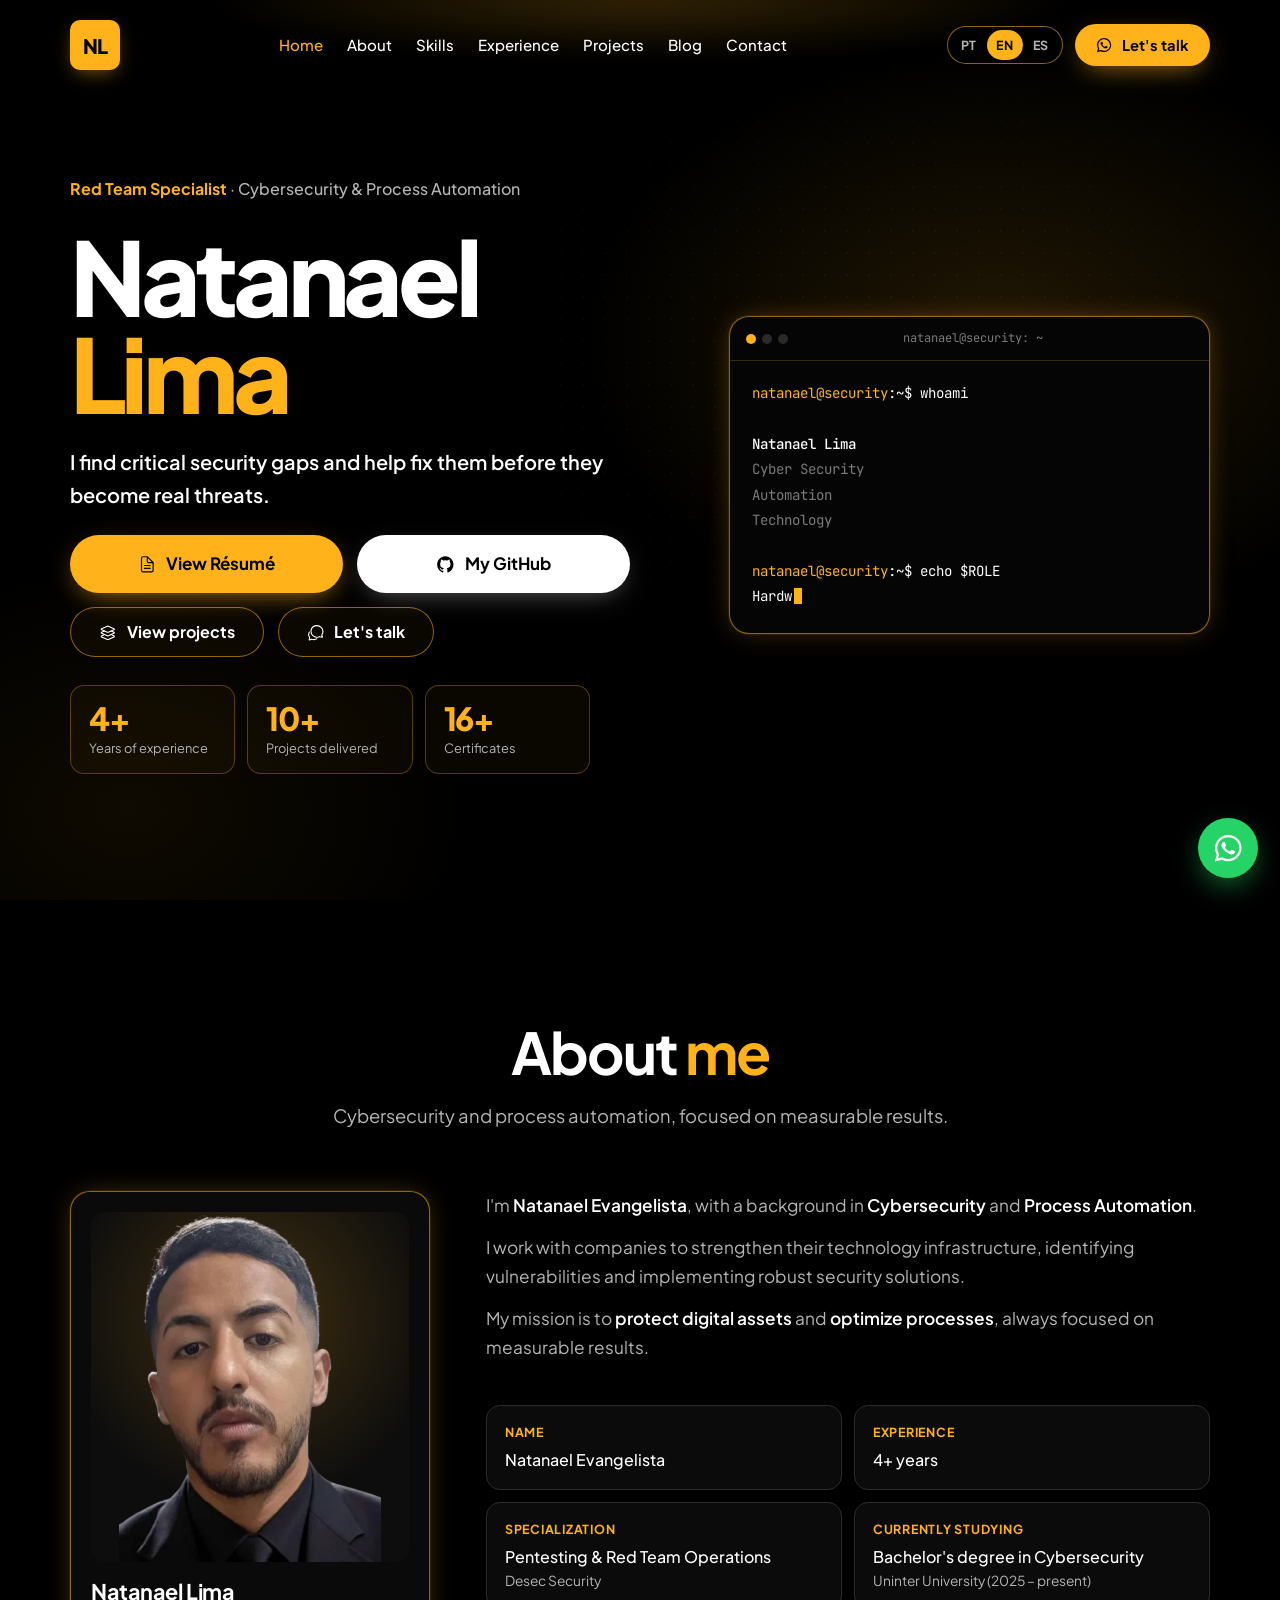
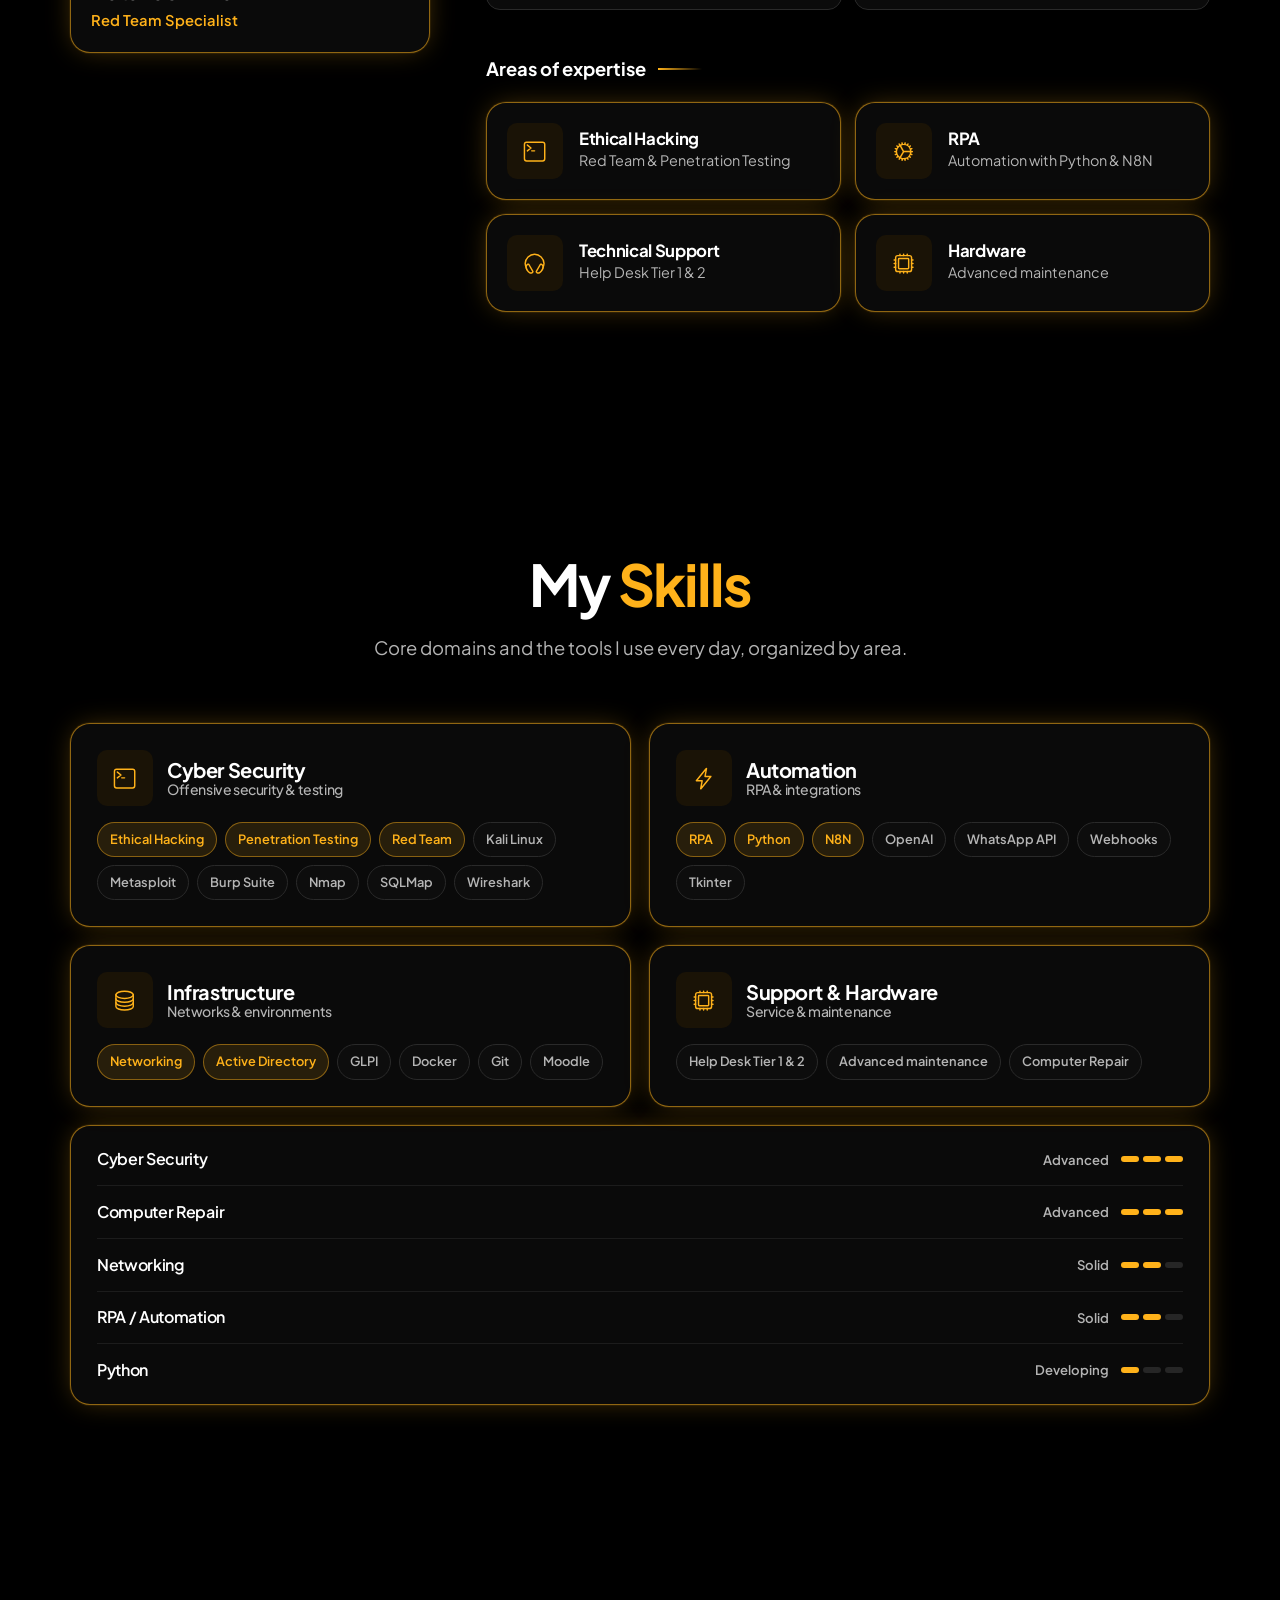
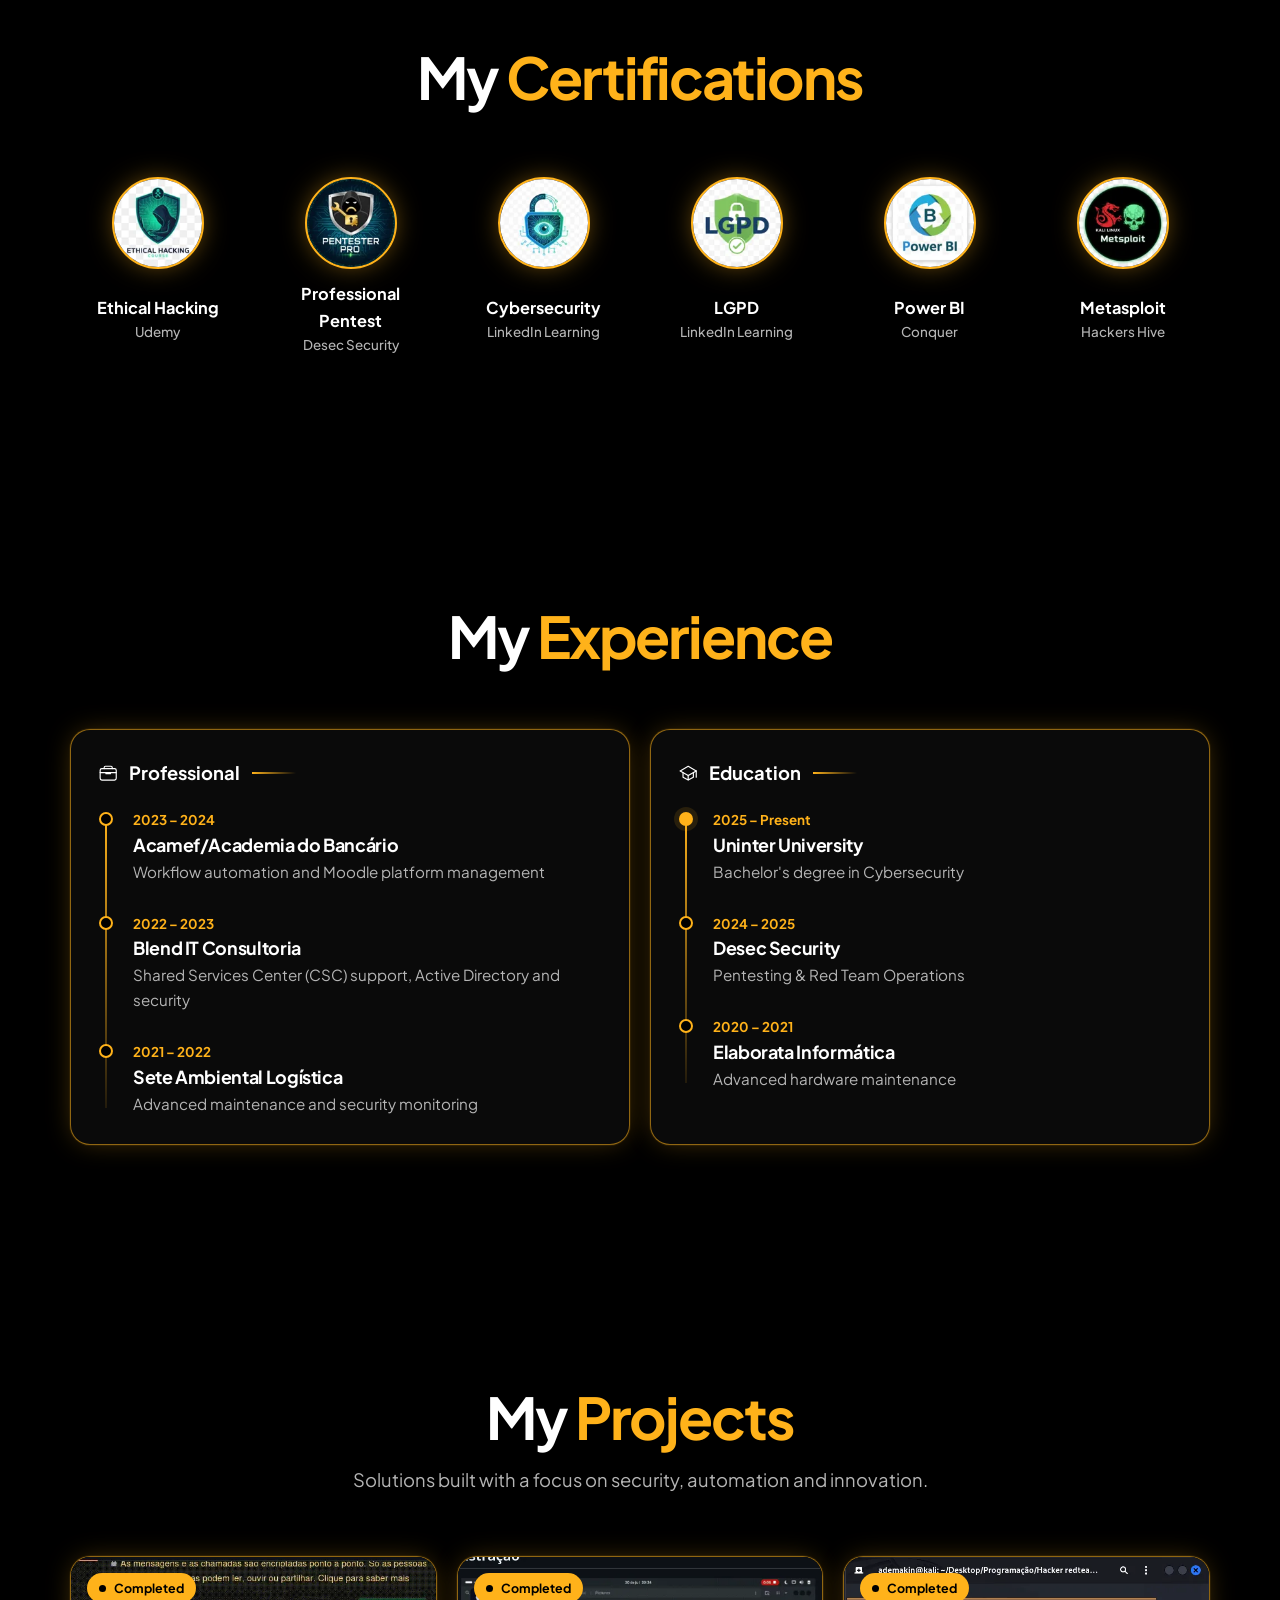
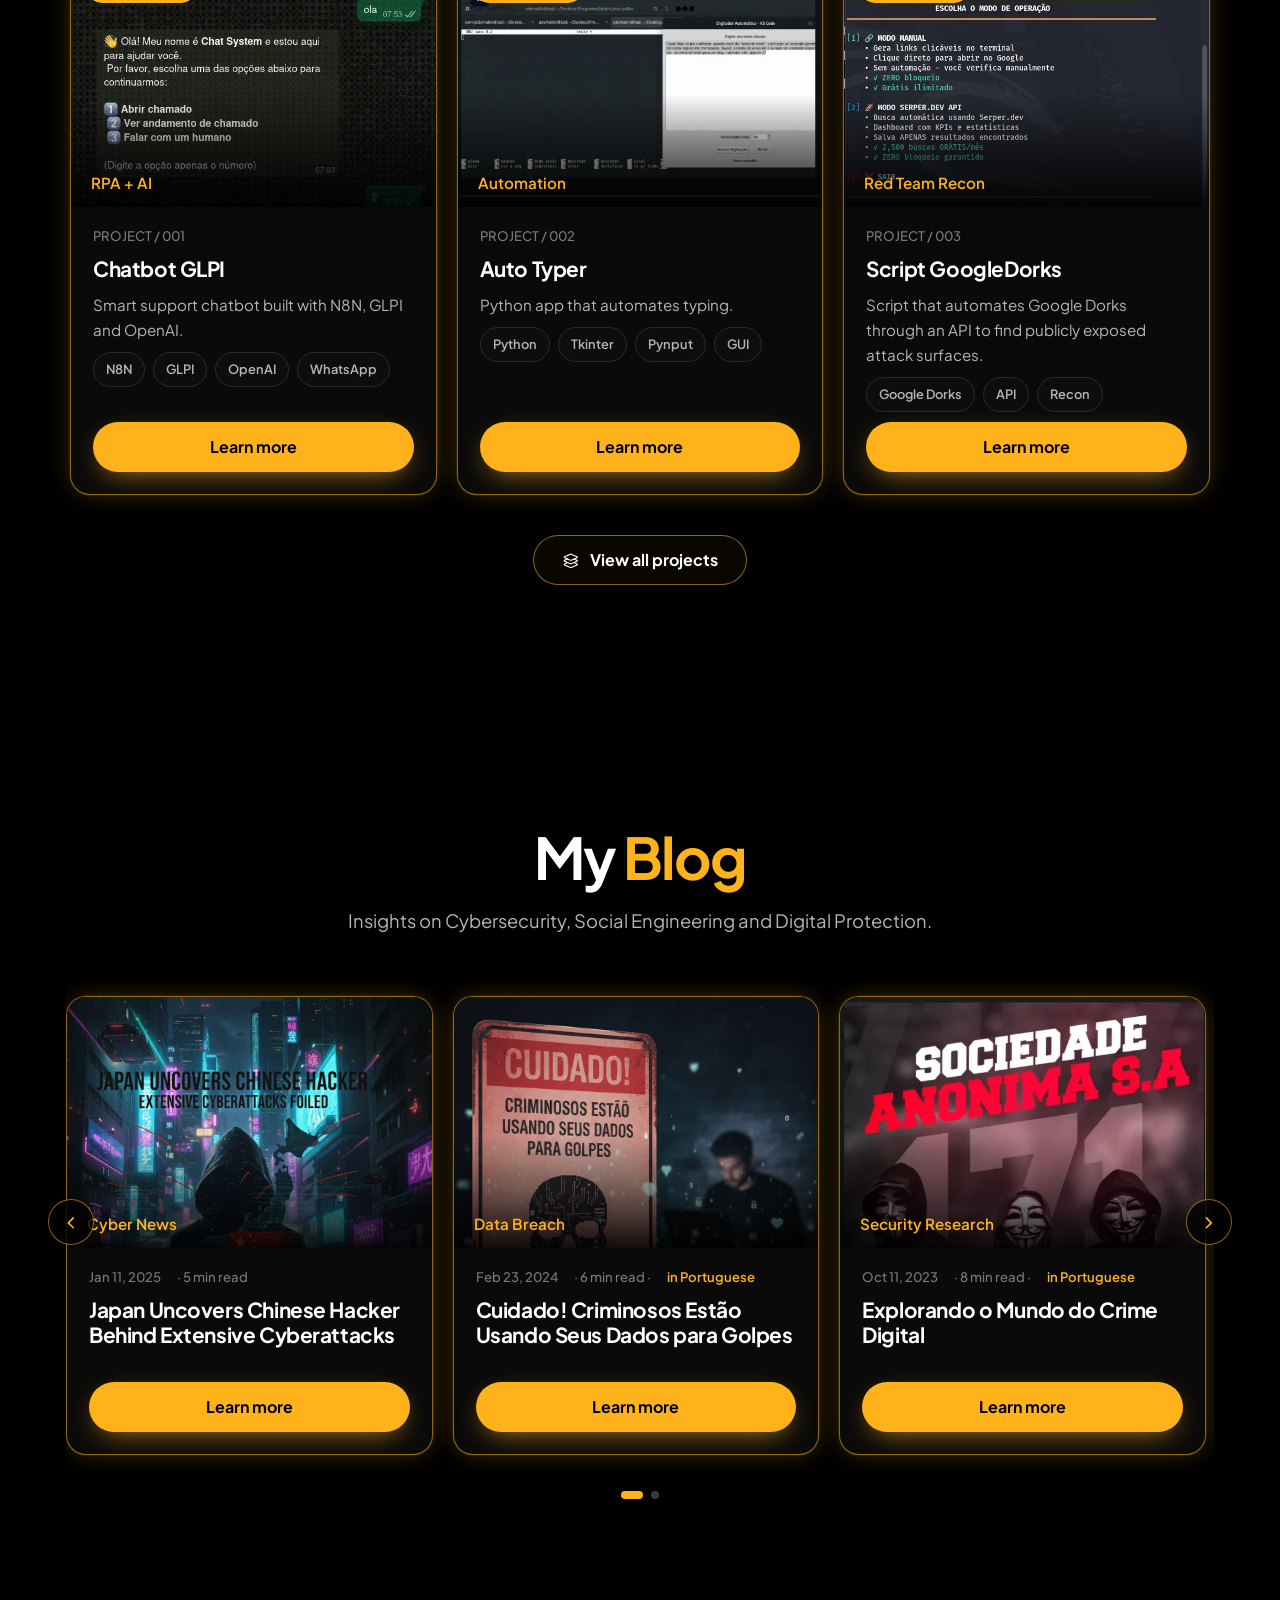
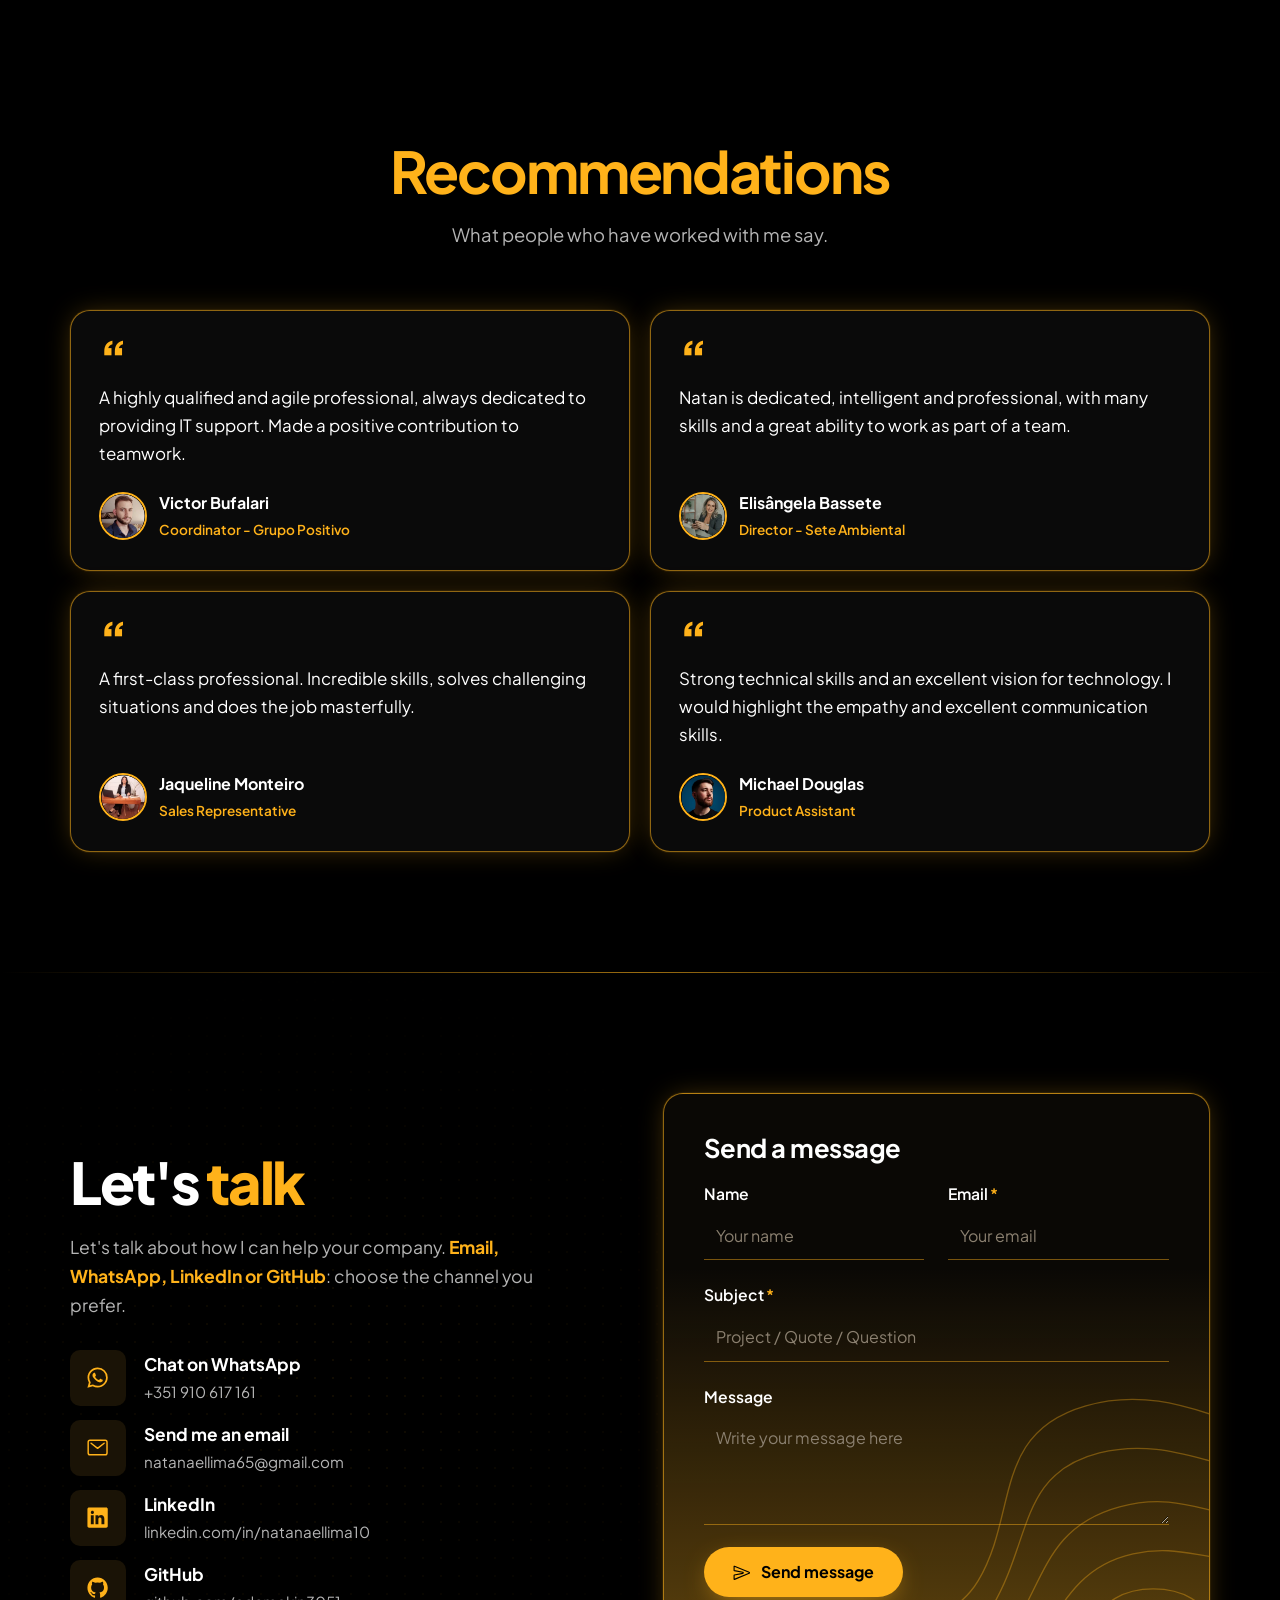
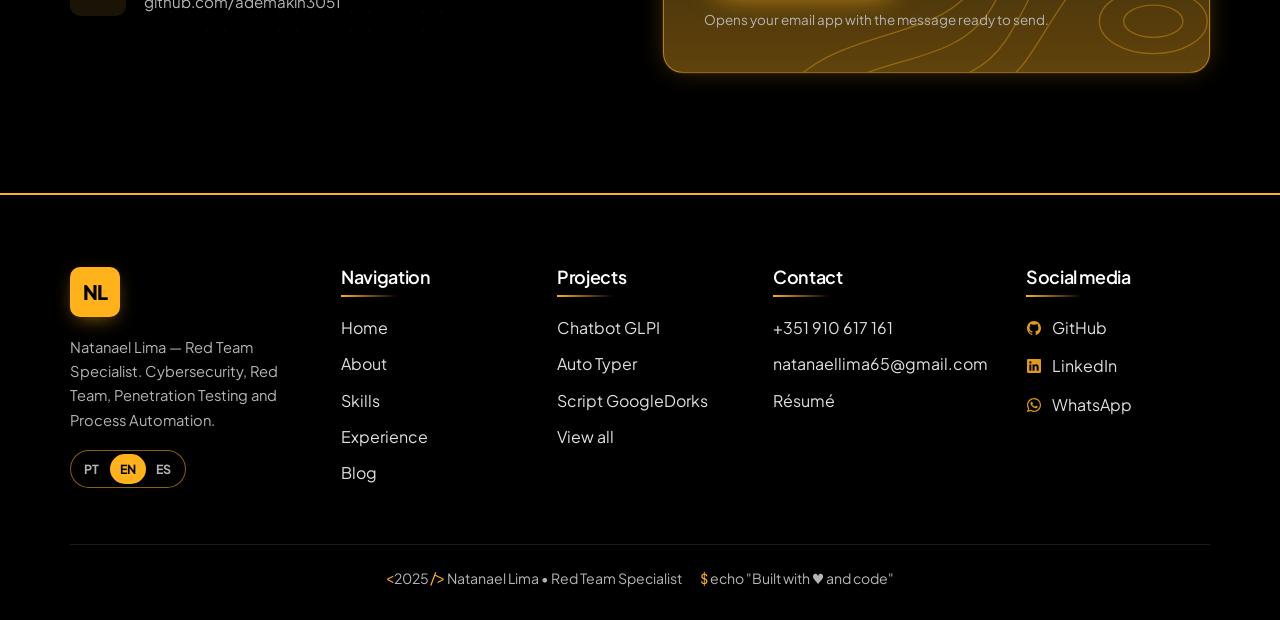
==== en/index.html @ 622a93d4 "Add English and Spanish versions and polish Portuguese copy - Portuguese stays at the root; English " ====
<!DOCTYPE html>
<html lang="en">
<head>
  <meta charset="UTF-8">
  <meta name="viewport" content="width=device-width, initial-scale=1, viewport-fit=cover">
  <title>Natanael Lima Portfolio | Red Team Specialist</title>
  <meta name="description" content="Specialist in Cybersecurity, Red Team, Penetration Testing and Process Automation. Turning security into a competitive advantage.">
  <meta name="author" content="Natanael Lima">
  <meta name="keywords" content="cybersecurity, red team, penetration testing, ethical hacker, RPA, automation">
  <meta name="theme-color" content="#000000">
  <link rel="canonical" href="https://natanaellima.blog/en/">
  <link rel="alternate" hreflang="pt-BR" href="https://natanaellima.blog/">
  <link rel="alternate" hreflang="en" href="https://natanaellima.blog/en/">
  <link rel="alternate" hreflang="es" href="https://natanaellima.blog/es/">
  <link rel="alternate" hreflang="x-default" href="https://natanaellima.blog/">
  <meta property="og:type" content="website">
  <meta property="og:site_name" content="Natanael Lima">
  <meta property="og:locale" content="en_US">
  <meta property="og:locale:alternate" content="pt_BR">
  <meta property="og:locale:alternate" content="es_ES">
  <meta property="og:title" content="Natanael Lima Portfolio | Red Team Specialist">
  <meta property="og:description" content="Specialist in Cybersecurity, Red Team, Penetration Testing and Process Automation. Turning security into a competitive advantage.">
  <meta property="og:url" content="https://natanaellima.blog/en/">
  <meta property="og:image" content="https://natanaellima.blog/img/my-avatar.png">
  <meta name="twitter:card" content="summary">
  <link rel="icon" href="../favicon.svg" type="image/svg+xml">
  <link rel="preconnect" href="https://fonts.googleapis.com">
  <link rel="preconnect" href="https://fonts.gstatic.com" crossorigin>
  <link href="https://fonts.googleapis.com/css2?family=Plus+Jakarta+Sans:wght@400;500;600;700;800&family=JetBrains+Mono:wght@400;500&display=swap" rel="stylesheet">
  <link rel="stylesheet" href="../css/style.css">
  <script>document.documentElement.classList.add('js')</script>
  <script type="application/ld+json">
  {"@context":"https://schema.org","@type":"Person","name":"Natanael Lima","jobTitle":"Red Team Specialist","url":"https://natanaellima.blog/","image":"https://natanaellima.blog/img/my-avatar.png","email":"mailto:natanaellima65@gmail.com","sameAs":["https://github.com/ademakin3051","https://www.linkedin.com/in/natanaellima10"],"knowsAbout":["Cybersecurity","Red Team","Penetration Testing","Ethical Hacking","RPA","Automação de Processos"]}
  </script>
</head>
<body>
<svg xmlns="http://www.w3.org/2000/svg" style="display:none" aria-hidden="true"><symbol id="i-github" viewBox="0 0 512 512"><path d="M256 32C132.3 32 32 134.9 32 261.7c0 101.5 64.2 187.5 153.2 217.9a17.56 17.56 0 003.8.4c8.3 0 11.5-6.1 11.5-11.4 0-5.5-.2-19.9-.3-39.1a102.4 102.4 0 01-22.6 2.7c-43.1 0-52.9-33.5-52.9-33.5-10.2-26.5-24.9-33.6-24.9-33.6-19.5-13.7-.1-14.1 1.4-14.1h.1c22.5 2 34.3 23.8 34.3 23.8 11.2 19.6 26.2 25.1 39.6 25.1a63 63 0 0025.6-6c2-14.8 7.8-24.9 14.2-30.7-49.7-5.8-102-25.5-102-113.5 0-25.1 8.7-45.6 23-61.6-2.3-5.8-10-29.2 2.2-60.8a18.64 18.64 0 015-.5c8.1 0 26.4 3.1 56.6 24.1a208.21 208.21 0 01112.2 0c30.2-21 48.5-24.1 56.6-24.1a18.64 18.64 0 015 .5c12.2 31.6 4.5 55 2.2 60.8 14.3 16.1 23 36.6 23 61.6 0 88.2-52.4 107.6-102.3 113.3 8 7.1 15.2 21.1 15.2 42.5 0 30.7-.3 55.5-.3 63 0 5.4 3.1 11.5 11.4 11.5a19.35 19.35 0 004-.4C415.9 449.2 480 363.1 480 261.7 480 134.9 379.7 32 256 32z"/></symbol><symbol id="i-linkedin" viewBox="0 0 512 512"><path d="M444.17 32H70.28C49.85 32 32 46.7 32 66.89v374.72C32 461.91 49.85 480 70.28 480h373.78c20.54 0 35.94-18.21 35.94-38.39V66.89C480.12 46.7 464.6 32 444.17 32zm-273.3 373.43h-64.18V205.88h64.18zM141 175.54h-.46c-20.54 0-33.84-15.29-33.84-34.43 0-19.49 13.65-34.42 34.65-34.42s33.85 14.82 34.31 34.42c-.01 19.14-13.31 34.43-34.66 34.43zm264.43 229.89h-64.18V296.32c0-26.14-9.34-44-32.56-44-17.74 0-28.24 12-32.91 23.69-1.75 4.2-2.22 9.92-2.22 15.76v113.66h-64.18V205.88h64.18v27.77c9.34-13.3 23.93-32.44 57.88-32.44 42.13 0 74 27.77 74 87.64z"/></symbol><symbol id="i-whatsapp" viewBox="0 0 512 512"><path d="M414.73 97.1A222.14 222.14 0 00256.94 32C134 32 33.92 131.58 33.87 254a220.61 220.61 0 0029.78 111L32 480l118.25-30.87a223.63 223.63 0 00106.6 27h.09c122.93 0 223-99.59 223.06-222A220.18 220.18 0 00414.73 97.1zM256.94 438.66h-.08a185.75 185.75 0 01-94.36-25.72l-6.77-4-70.17 18.32 18.73-68.09-4.41-7A183.46 183.46 0 0171.53 254c0-101.73 83.21-184.5 185.48-184.5a185 185 0 01185.33 184.64c-.04 101.74-83.21 184.52-185.4 184.52zm101.69-138.19c-5.57-2.78-33-16.2-38.08-18.05s-8.83-2.78-12.54 2.78-14.4 18-17.65 21.75-6.5 4.16-12.07 1.38-23.54-8.63-44.83-27.53c-16.57-14.71-27.75-32.87-31-38.42s-.35-8.56 2.44-11.32c2.51-2.49 5.57-6.48 8.36-9.72s3.72-5.56 5.57-9.26.93-6.94-.46-9.71-12.54-30.08-17.18-41.19c-4.53-10.82-9.12-9.35-12.54-9.52-3.25-.16-7-.2-10.69-.2a20.53 20.53 0 00-14.86 6.94c-5.11 5.56-19.51 19-19.51 46.28s20 53.68 22.76 57.38 39.3 59.73 95.21 83.76a323.11 323.11 0 0031.78 11.68c13.35 4.22 25.5 3.63 35.1 2.2 10.71-1.59 33-13.42 37.63-26.38s4.64-24.06 3.25-26.37-5.11-3.71-10.69-6.48z" fill-rule="evenodd"/></symbol><symbol id="i-mail" viewBox="0 0 512 512"><rect x="48" y="96" width="416" height="320" rx="40" ry="40" fill="none" stroke="currentColor" stroke-linecap="round" stroke-linejoin="round" stroke-width="32"/><path fill="none" stroke="currentColor" stroke-linecap="round" stroke-linejoin="round" stroke-width="32" d="M112 160l144 112 144-112"/></symbol><symbol id="i-menu" viewBox="0 0 512 512"><path fill="none" stroke="currentColor" stroke-linecap="round" stroke-miterlimit="10" stroke-width="32" d="M80 160h352M80 256h352M80 352h352"/></symbol><symbol id="i-close" viewBox="0 0 512 512"><path fill="none" stroke="currentColor" stroke-linecap="round" stroke-linejoin="round" stroke-width="32" d="M368 368L144 144M368 144L144 368"/></symbol><symbol id="i-arrow" viewBox="0 0 512 512"><path fill="none" stroke="currentColor" stroke-linecap="round" stroke-linejoin="round" stroke-width="48" d="M268 112l144 144-144 144M392 256H100"/></symbol><symbol id="i-open" viewBox="0 0 512 512"><path d="M384 224v184a40 40 0 01-40 40H104a40 40 0 01-40-40V168a40 40 0 0140-40h167.48M336 64h112v112M224 288L440 72" fill="none" stroke="currentColor" stroke-linecap="round" stroke-linejoin="round" stroke-width="32"/></symbol><symbol id="i-play" viewBox="0 0 512 512"><path d="M448 256c0-106-86-192-192-192S64 150 64 256s86 192 192 192 192-86 192-192z" fill="none" stroke="currentColor" stroke-miterlimit="10" stroke-width="32"/><path d="M216.32 334.44l114.45-69.14a10.89 10.89 0 000-18.6l-114.45-69.14a10.78 10.78 0 00-16.32 9.31v138.26a10.78 10.78 0 0016.32 9.31z"/></symbol><symbol id="i-doc" viewBox="0 0 512 512"><path d="M416 221.25V416a48 48 0 01-48 48H144a48 48 0 01-48-48V96a48 48 0 0148-48h98.75a32 32 0 0122.62 9.37l141.26 141.26a32 32 0 019.37 22.62z" fill="none" stroke="currentColor" stroke-linejoin="round" stroke-width="32"/><path d="M256 56v120a32 32 0 0032 32h120M176 288h160M176 368h160" fill="none" stroke="currentColor" stroke-linecap="round" stroke-linejoin="round" stroke-width="32"/></symbol><symbol id="i-shield" viewBox="0 0 512 512"><path fill="none" stroke="currentColor" stroke-linecap="round" stroke-linejoin="round" stroke-width="32" d="M336 176L225.2 304 176 255.8"/><path d="M463.1 112.37C373.68 96.33 336.71 84.45 256 48c-80.71 36.45-117.68 48.33-207.1 64.37C32.7 369.13 240.58 457.79 256 464c15.42-6.21 223.3-94.87 207.1-351.63z" fill="none" stroke="currentColor" stroke-linecap="round" stroke-linejoin="round" stroke-width="32"/></symbol><symbol id="i-shieldhalf" viewBox="0 0 512 512"><path d="M463.1 112.37C373.68 96.33 336.71 84.45 256 48c-80.71 36.45-117.68 48.33-207.1 64.37C32.7 369.13 240.58 457.79 256 464c15.42-6.21 223.3-94.87 207.1-351.63z" fill="none" stroke="currentColor" stroke-linecap="round" stroke-linejoin="round" stroke-width="32"/><path d="M256 48c-80.71 36.45-117.68 48.33-207.1 64.37C32.7 369.13 240.58 457.79 256 464z"/></symbol><symbol id="i-bug" viewBox="0 0 512 512"><path d="M370 378c28.89 23.52 46 46.07 46 86M142 378c-28.89 23.52-46 46.06-46 86M384 208c28.89-23.52 32-56.07 32-96M128 206c-28.89-23.52-32-54.06-32-94M464 288.13h-80M128 288.13H48M256 192v256" fill="none" stroke="currentColor" stroke-linecap="round" stroke-linejoin="round" stroke-width="32"/><path d="M256 448h0c-70.4 0-128-57.6-128-128v-96.07c0-65.07 57.6-96 128-96h0c70.4 0 128 25.6 128 96V320c0 70.4-57.6 128-128 128z" fill="none" stroke="currentColor" stroke-linecap="round" stroke-linejoin="round" stroke-width="32"/><path d="M179.43 143.52a49.08 49.08 0 01-3.43-15.73A80 80 0 01255.79 48h.42A80 80 0 01336 127.79a41.91 41.91 0 01-3.12 14.3" fill="none" stroke="currentColor" stroke-linecap="round" stroke-linejoin="round" stroke-width="32"/></symbol><symbol id="i-wifi" viewBox="0 0 512 512"><path d="M332.41 310.59a115 115 0 00-152.8 0M393.46 249.54a201.26 201.26 0 00-274.92 0M447.72 182.11a288 288 0 00-383.44 0" fill="none" stroke="currentColor" stroke-linecap="round" stroke-linejoin="round" stroke-width="32"/><path d="M256 416a32 32 0 1132-32 32 32 0 01-32 32z"/></symbol><symbol id="i-fish" viewBox="0 0 512 512"><path fill="none" stroke="currentColor" stroke-width="32" stroke-linejoin="round" d="M240 152c-50.71 12.21-94.15 52.31-120.3 73.43a261.14 261.14 0 00-23.81-19.58C59.53 179.29 16 176 16 176s11.37 51.53 41.36 79.83C27.37 284.14 16 335.67 16 335.67s43.53-3.29 79.89-29.85a259.18 259.18 0 0023.61-19.41c26.1 21.14 69.74 61.34 120.5 73.59l-16 56c39.43-6.67 78.86-35.51 94.72-48.25C448 362 496 279 496 256c0-22-48-106-176.89-111.73C303.52 131.78 263.76 102.72 224 96z"/><circle cx="416" cy="239.99" r="16"/><path fill="none" stroke="currentColor" stroke-width="32" stroke-linecap="round" stroke-miterlimit="20" d="M378.37 356a199.22 199.22 0 010-200"/></symbol><symbol id="i-chat" viewBox="0 0 512 512"><path d="M431 320.6c-1-3.6 1.2-8.6 3.3-12.2a33.68 33.68 0 012.1-3.1A162 162 0 00464 215c.3-92.2-77.5-167-173.7-167-83.9 0-153.9 57.1-170.3 132.9a160.7 160.7 0 00-3.7 34.2c0 92.3 74.8 169.1 171 169.1 15.3 0 35.9-4.6 47.2-7.7s22.5-7.2 25.4-8.3a26.44 26.44 0 019.3-1.7 26 26 0 0110.1 2l56.7 20.1a13.52 13.52 0 003.9 1 8 8 0 008-8 12.85 12.85 0 00-.5-2.7z" fill="none" stroke="currentColor" stroke-linecap="round" stroke-miterlimit="10" stroke-width="32"/><path d="M66.46 232a146.23 146.23 0 006.39 152.67c2.31 3.49 3.61 6.19 3.21 8s-11.93 61.87-11.93 61.87a8 8 0 002.71 7.68A8.17 8.17 0 0072 464a7.26 7.26 0 002.91-.6l56.21-22a15.7 15.7 0 0112 .2c18.94 7.38 39.88 12 60.83 12A159.21 159.21 0 00284 432.11" fill="none" stroke="currentColor" stroke-linecap="round" stroke-miterlimit="10" stroke-width="32"/></symbol><symbol id="i-create" viewBox="0 0 512 512"><path d="M384 224v184a40 40 0 01-40 40H104a40 40 0 01-40-40V168a40 40 0 0140-40h167.48" fill="none" stroke="currentColor" stroke-linecap="round" stroke-linejoin="round" stroke-width="32"/><path d="M459.94 53.25a16.06 16.06 0 00-23.22-.56L424.35 65a8 8 0 000 11.31l11.34 11.32a8 8 0 0011.34 0l12.06-12c6.1-6.09 6.67-16.01.85-22.38zM399.34 90L218.82 270.2a9 9 0 00-2.31 3.93L208.16 299a3.91 3.91 0 004.86 4.86l24.85-8.35a9 9 0 003.93-2.31L422 112.66a9 9 0 000-12.66l-9.95-10a9 9 0 00-12.71 0z"/></symbol><symbol id="i-calendar" viewBox="0 0 512 512"><rect fill="none" stroke="currentColor" stroke-linejoin="round" stroke-width="32" x="48" y="80" width="416" height="384" rx="48"/><circle cx="296" cy="232" r="24"/><circle cx="376" cy="232" r="24"/><circle cx="296" cy="312" r="24"/><circle cx="376" cy="312" r="24"/><circle cx="136" cy="312" r="24"/><circle cx="216" cy="312" r="24"/><circle cx="136" cy="392" r="24"/><circle cx="216" cy="392" r="24"/><circle cx="296" cy="392" r="24"/><path fill="none" stroke="currentColor" stroke-linejoin="round" stroke-width="32" stroke-linecap="round" d="M128 48v32M384 48v32"/><path fill="none" stroke="currentColor" stroke-linejoin="round" stroke-width="32" d="M464 160H48"/></symbol><symbol id="i-time" viewBox="0 0 512 512"><path d="M256 64C150 64 64 150 64 256s86 192 192 192 192-86 192-192S362 64 256 64z" fill="none" stroke="currentColor" stroke-miterlimit="10" stroke-width="32"/><path fill="none" stroke="currentColor" stroke-linecap="round" stroke-linejoin="round" stroke-width="32" d="M256 128v144h96"/></symbol><symbol id="i-cog" viewBox="0 0 512 512"><path d="M456.7 242.27l-26.08-4.2a8 8 0 01-6.6-6.82c-.5-3.2-1-6.41-1.7-9.51a8.08 8.08 0 013.9-8.62l23.09-12.82a8.05 8.05 0 003.9-9.92l-4-11a7.94 7.94 0 00-9.4-5l-25.89 5a8 8 0 01-8.59-4.11q-2.25-4.2-4.8-8.41a8.16 8.16 0 01.7-9.52l17.29-19.94a8 8 0 00.3-10.62l-7.49-9a7.88 7.88 0 00-10.5-1.51l-22.69 13.63a8 8 0 01-9.39-.9c-2.4-2.11-4.9-4.21-7.4-6.22a8 8 0 01-2.5-9.11l9.4-24.75A8 8 0 00365 78.77l-10.2-5.91a8 8 0 00-10.39 2.21l-16.64 20.84a7.15 7.15 0 01-8.5 2.5s-5.6-2.3-9.8-3.71A8 8 0 01304 87l.4-26.45a8.07 8.07 0 00-6.6-8.42l-11.59-2a8.07 8.07 0 00-9.1 5.61l-8.6 25.05a8 8 0 01-7.79 5.41h-9.8a8.07 8.07 0 01-7.79-5.41l-8.6-25.05a8.07 8.07 0 00-9.1-5.61l-11.59 2a8.07 8.07 0 00-6.6 8.42l.4 26.45a8 8 0 01-5.49 7.71c-2.3.9-7.3 2.81-9.7 3.71-2.8 1-6.1.2-8.8-2.91l-16.51-20.34A8 8 0 00156.75 73l-10.2 5.91a7.94 7.94 0 00-3.3 10.09l9.4 24.75a8.06 8.06 0 01-2.5 9.11c-2.5 2-5 4.11-7.4 6.22a8 8 0 01-9.39.9L111 116.14a8 8 0 00-10.5 1.51l-7.49 9a8 8 0 00.3 10.62l17.29 19.94a8 8 0 01.7 9.52q-2.55 4-4.8 8.41a8.11 8.11 0 01-8.59 4.11l-25.89-5a8 8 0 00-9.4 5l-4 11a8.05 8.05 0 003.9 9.92L85.58 213a7.94 7.94 0 013.9 8.62c-.6 3.2-1.2 6.31-1.7 9.51a8.08 8.08 0 01-6.6 6.82l-26.08 4.2a8.09 8.09 0 00-7.1 7.92v11.72a7.86 7.86 0 007.1 7.92l26.08 4.2a8 8 0 016.6 6.82c.5 3.2 1 6.41 1.7 9.51a8.08 8.08 0 01-3.9 8.62L62.49 311.7a8.05 8.05 0 00-3.9 9.92l4 11a7.94 7.94 0 009.4 5l25.89-5a8 8 0 018.59 4.11q2.25 4.2 4.8 8.41a8.16 8.16 0 01-.7 9.52l-17.29 19.96a8 8 0 00-.3 10.62l7.49 9a7.88 7.88 0 0010.5 1.51l22.69-13.63a8 8 0 019.39.9c2.4 2.11 4.9 4.21 7.4 6.22a8 8 0 012.5 9.11l-9.4 24.75a8 8 0 003.3 10.12l10.2 5.91a8 8 0 0010.39-2.21l16.79-20.64c2.1-2.6 5.5-3.7 8.2-2.6 3.4 1.4 5.7 2.2 9.9 3.61a8 8 0 015.49 7.71l-.4 26.45a8.07 8.07 0 006.6 8.42l11.59 2a8.07 8.07 0 009.1-5.61l8.6-25a8 8 0 017.79-5.41h9.8a8.07 8.07 0 017.79 5.41l8.6 25a8.07 8.07 0 009.1 5.61l11.59-2a8.07 8.07 0 006.6-8.42l-.4-26.45a8 8 0 015.49-7.71c4.2-1.41 7-2.51 9.6-3.51s5.8-1 8.3 2.1l17 20.94A8 8 0 00355 439l10.2-5.91a7.93 7.93 0 003.3-10.12l-9.4-24.75a8.08 8.08 0 012.5-9.12c2.5-2 5-4.1 7.4-6.21a8 8 0 019.39-.9L401 395.66a8 8 0 0010.5-1.51l7.49-9a8 8 0 00-.3-10.62l-17.29-19.94a8 8 0 01-.7-9.52q2.55-4.05 4.8-8.41a8.11 8.11 0 018.59-4.11l25.89 5a8 8 0 009.4-5l4-11a8.05 8.05 0 00-3.9-9.92l-23.09-12.82a7.94 7.94 0 01-3.9-8.62c.6-3.2 1.2-6.31 1.7-9.51a8.08 8.08 0 016.6-6.82l26.08-4.2a8.09 8.09 0 007.1-7.92V250a8.25 8.25 0 00-7.27-7.73zM256 112a143.82 143.82 0 01139.38 108.12A16 16 0 01379.85 240H274.61a16 16 0 01-13.91-8.09l-52.1-91.71a16 16 0 019.85-23.39A146.94 146.94 0 01256 112zM112 256a144 144 0 0143.65-103.41 16 16 0 0125.17 3.47L233.06 248a16 16 0 010 15.87l-52.67 91.7a16 16 0 01-25.18 3.36A143.94 143.94 0 01112 256zm144 144a146.9 146.9 0 01-38.19-4.95 16 16 0 01-9.76-23.44l52.58-91.55a16 16 0 0113.88-8H379.9a16 16 0 0115.52 19.88A143.84 143.84 0 01256 400z"/></symbol><symbol id="i-headset" viewBox="0 0 512 512"><path d="M83 384c-13-33-35-93.37-35-128C48 141.12 149.33 48 256 48s208 93.12 208 208c0 34.63-23 97-35 128" fill="none" stroke="currentColor" stroke-linecap="round" stroke-linejoin="round" stroke-width="32"/><path d="M108.39 270.13l-13.69 8h0c-30.23 17.7-31.7 72.41-3.38 122.2s75.87 75.81 106.1 58.12h0l13.69-8a16.16 16.16 0 005.78-21.87L130 276a15.74 15.74 0 00-21.61-5.87zM403.61 270.13l13.69 8h0c30.23 17.69 31.74 72.4 3.38 122.19s-75.87 75.81-106.1 58.12h0l-13.69-8a16.16 16.16 0 01-5.78-21.87L382 276a15.74 15.74 0 0121.61-5.87z" fill="none" stroke="currentColor" stroke-miterlimit="10" stroke-width="32"/></symbol><symbol id="i-chip" viewBox="0 0 512 512"><rect x="80" y="80" width="352" height="352" rx="48" ry="48" fill="none" stroke="currentColor" stroke-linejoin="round" stroke-width="32"/><rect x="144" y="144" width="224" height="224" rx="16" ry="16" fill="none" stroke="currentColor" stroke-linejoin="round" stroke-width="32"/><path fill="none" stroke="currentColor" stroke-linecap="round" stroke-linejoin="round" stroke-width="32" d="M256 80V48M336 80V48M176 80V48M256 464v-32M336 464v-32M176 464v-32M432 256h32M432 336h32M432 176h32M48 256h32M48 336h32M48 176h32"/></symbol><symbol id="i-terminal" viewBox="0 0 512 512"><rect x="32" y="48" width="448" height="416" rx="48" ry="48" fill="none" stroke="currentColor" stroke-linejoin="round" stroke-width="32"/><path fill="none" stroke="currentColor" stroke-linecap="round" stroke-linejoin="round" stroke-width="32" d="M96 112l80 64-80 64M192 240h64"/></symbol><symbol id="i-briefcase" viewBox="0 0 512 512"><rect x="32" y="128" width="448" height="320" rx="48" ry="48" fill="none" stroke="currentColor" stroke-linejoin="round" stroke-width="32"/><path d="M144 128V96a32 32 0 0132-32h160a32 32 0 0132 32v32M480 240H32M320 240v24a8 8 0 01-8 8H200a8 8 0 01-8-8v-24" fill="none" stroke="currentColor" stroke-linecap="round" stroke-linejoin="round" stroke-width="32"/></symbol><symbol id="i-school" viewBox="0 0 512 512"><path fill="none" stroke="currentColor" stroke-linecap="round" stroke-linejoin="round" stroke-width="32" d="M32 192L256 64l224 128-224 128L32 192z"/><path fill="none" stroke="currentColor" stroke-linecap="round" stroke-linejoin="round" stroke-width="32" d="M112 240v128l144 80 144-80V240M480 368V192M256 320v128"/></symbol><symbol id="i-ribbon" viewBox="0 0 512 512"><circle cx="256" cy="160" r="128" fill="none" stroke="currentColor" stroke-linecap="round" stroke-linejoin="round" stroke-width="32"/><path d="M143.65 227.82L48 400l86.86-.42a16 16 0 0113.82 7.8L192 480l88.33-194.32" fill="none" stroke="currentColor" stroke-linecap="round" stroke-linejoin="round" stroke-width="32"/><path d="M366.54 224L464 400l-86.86-.42a16 16 0 00-13.82 7.8L320 480l-64-140.8" fill="none" stroke="currentColor" stroke-linecap="round" stroke-linejoin="round" stroke-width="32"/><circle cx="256" cy="160" r="64" fill="none" stroke="currentColor" stroke-linecap="round" stroke-linejoin="round" stroke-width="32"/></symbol><symbol id="i-rocket" viewBox="0 0 512 512"><path d="M461.81 53.81a4.4 4.4 0 00-3.3-3.39c-54.38-13.3-180 34.09-248.13 102.17a294.9 294.9 0 00-33.09 39.08c-21-1.9-42-.3-59.88 7.5-50.49 22.2-65.18 80.18-69.28 105.07a9 9 0 009.8 10.4l81.07-8.9a180.29 180.29 0 001.1 18.3 18.15 18.15 0 005.3 11.09l31.39 31.39a18.15 18.15 0 0011.1 5.3 179.91 179.91 0 0018.19 1.1l-8.89 81a9 9 0 0010.39 9.79c24.9-4 83-18.69 105.07-69.17 7.8-17.9 9.4-38.79 7.6-59.69a293.91 293.91 0 0039.19-33.09c68.38-68 115.47-190.86 102.37-247.95zM298.66 213.67a42.7 42.7 0 1160.38 0 42.65 42.65 0 01-60.38 0z" fill="none" stroke="currentColor" stroke-linecap="round" stroke-linejoin="round" stroke-width="32"/><path d="M109.64 352a45.06 45.06 0 00-26.35 12.84C65.67 382.52 64 448 64 448s65.52-1.67 83.15-19.31A44.73 44.73 0 00160 402.32" fill="none" stroke="currentColor" stroke-linecap="round" stroke-linejoin="round" stroke-width="32"/></symbol><symbol id="i-git" viewBox="0 0 512 512"><circle cx="160" cy="96" r="48" fill="none" stroke="currentColor" stroke-linecap="round" stroke-linejoin="round" stroke-width="32"/><circle cx="160" cy="416" r="48" fill="none" stroke="currentColor" stroke-linecap="round" stroke-linejoin="round" stroke-width="32"/><path fill="none" stroke="currentColor" stroke-linecap="round" stroke-linejoin="round" stroke-width="32" d="M160 368V144"/><circle cx="352" cy="160" r="48" fill="none" stroke="currentColor" stroke-linecap="round" stroke-linejoin="round" stroke-width="32"/><path d="M352 208c0 128-192 48-192 160" fill="none" stroke="currentColor" stroke-linecap="round" stroke-linejoin="round" stroke-width="32"/></symbol><symbol id="i-server" viewBox="0 0 512 512"><ellipse cx="256" cy="128" rx="192" ry="80" fill="none" stroke="currentColor" stroke-linecap="round" stroke-miterlimit="10" stroke-width="32"/><path d="M448 214c0 44.18-86 80-192 80S64 258.18 64 214M448 300c0 44.18-86 80-192 80S64 344.18 64 300" fill="none" stroke="currentColor" stroke-linecap="round" stroke-miterlimit="10" stroke-width="32"/><path d="M64 127.24v257.52C64 428.52 150 464 256 464s192-35.48 192-79.24V127.24" fill="none" stroke="currentColor" stroke-linecap="round" stroke-miterlimit="10" stroke-width="32"/></symbol><symbol id="i-search" viewBox="0 0 512 512"><path d="M221.09 64a157.09 157.09 0 10157.09 157.09A157.1 157.1 0 00221.09 64z" fill="none" stroke="currentColor" stroke-miterlimit="10" stroke-width="32"/><path fill="none" stroke="currentColor" stroke-linecap="round" stroke-miterlimit="10" stroke-width="32" d="M338.29 338.29L448 448"/></symbol><symbol id="i-down" viewBox="0 0 512 512"><path fill="none" stroke="currentColor" stroke-linecap="round" stroke-linejoin="round" stroke-width="48" d="M112 184l144 144 144-144"/></symbol><symbol id="i-up" viewBox="0 0 512 512"><path fill="none" stroke="currentColor" stroke-linecap="round" stroke-linejoin="round" stroke-width="48" d="M112 244l144-144 144 144M256 120v292"/></symbol><symbol id="i-copy" viewBox="0 0 512 512"><rect x="128" y="128" width="336" height="336" rx="57" ry="57" fill="none" stroke="currentColor" stroke-linejoin="round" stroke-width="32"/><path d="M383.5 128l.5-24a56.16 56.16 0 00-56-56H112a64.19 64.19 0 00-64 64v216a56.16 56.16 0 0056 56h24" fill="none" stroke="currentColor" stroke-linecap="round" stroke-linejoin="round" stroke-width="32"/></symbol><symbol id="i-check" viewBox="0 0 512 512"><path fill="none" stroke="currentColor" stroke-linecap="round" stroke-linejoin="round" stroke-width="32" d="M416 128L192 384l-96-96"/></symbol><symbol id="i-pulse" viewBox="0 0 512 512"><path fill="none" stroke="currentColor" stroke-linecap="round" stroke-linejoin="round" stroke-width="32" d="M48 320h64l64-256 64 384 64-224 32 96h64"/><circle cx="432" cy="320" r="32" fill="none" stroke="currentColor" stroke-linecap="round" stroke-linejoin="round" stroke-width="32"/></symbol><symbol id="i-code" viewBox="0 0 512 512"><path fill="none" stroke="currentColor" stroke-linecap="round" stroke-linejoin="round" stroke-width="32" d="M160 368L32 256l128-112M352 368l128-112-128-112M304 96l-96 320"/></symbol><symbol id="i-flash" viewBox="0 0 512 512"><path d="M315.27 33L96 304h128l-31.51 173.23a2.36 2.36 0 002.33 2.77h0a2.36 2.36 0 001.89-.95L416 208H288l31.66-173.25a2.45 2.45 0 00-2.44-2.75h0a2.42 2.42 0 00-1.95 1z" fill="none" stroke="currentColor" stroke-linecap="round" stroke-linejoin="round" stroke-width="32"/></symbol><symbol id="i-layers" viewBox="0 0 512 512"><path d="M434.8 137.65l-149.36-68.1c-16.19-7.4-42.69-7.4-58.88 0L77.3 137.65c-17.6 8-17.6 21.09 0 29.09l148 67.5c16.89 7.7 44.69 7.7 61.58 0l148-67.5c17.52-8 17.52-21.1-.08-29.09zM160 308.52l-82.7 37.11c-17.6 8-17.6 21.1 0 29.1l148 67.5c16.89 7.69 44.69 7.69 61.58 0l148-67.5c17.6-8 17.6-21.1 0-29.1l-79.94-38.47" fill="none" stroke="currentColor" stroke-linecap="round" stroke-linejoin="round" stroke-width="32"/><path d="M160 204.48l-82.8 37.16c-17.6 8-17.6 21.1 0 29.1l148 67.49c16.89 7.7 44.69 7.7 61.58 0l148-67.49c17.7-8 17.7-21.1.1-29.1L352 204.48" fill="none" stroke="currentColor" stroke-linecap="round" stroke-linejoin="round" stroke-width="32"/></symbol><symbol id="i-left" viewBox="0 0 512 512"><path fill="none" stroke="currentColor" stroke-linecap="round" stroke-linejoin="round" stroke-width="48" d="M328 112L184 256l144 144"/></symbol><symbol id="i-right" viewBox="0 0 512 512"><path fill="none" stroke="currentColor" stroke-linecap="round" stroke-linejoin="round" stroke-width="48" d="M184 112l144 144-144 144"/></symbol><symbol id="i-send" viewBox="0 0 512 512"><path d="M470.3 271.15L43.16 447.31a7.83 7.83 0 01-11.16-7V327a8 8 0 016.51-7.86l247.62-47c17.36-3.29 17.36-28.15 0-31.44l-247.63-47a8 8 0 01-6.5-7.85V72.59c0-5.74 5.88-10.26 11.16-8L470.3 240.76a16 16 0 010 30.39z" fill="none" stroke="currentColor" stroke-linecap="round" stroke-linejoin="round" stroke-width="32"/></symbol></svg>
<a class="skip" href="#main">Skip to content</a>
<header class="nav">
  <div class="wrap nav-inner">
    <a class="brand" href="#hero" aria-label="Natanael Lima — home"><span class="brand-tile">NL</span><span class="brand-name">Natanael Lima<small>Red Team Specialist</small></span></a>
    <nav class="nav-links" aria-label="Main"><a href="#hero" data-section="hero">Home</a><a href="#about" data-section="about">About</a><a href="#skills" data-section="skills">Skills</a><a href="#experience" data-section="experience">Experience</a><a href="projects.html">Projects</a><a href="blog.html">Blog</a><a href="#contact" data-section="contact">Contact</a></nav>
    <div class="nav-side">
      <div class="lang" role="group" aria-label="Language"><a href="../index.html" hreflang="pt-BR" lang="pt-BR" title="Português">PT</a><a href="../en/index.html" hreflang="en" lang="en" title="English" aria-current="true">EN</a><a href="../es/index.html" hreflang="es" lang="es" title="Español">ES</a></div>
      <a class="btn btn-primary btn-sm btn-cta" href="https://wa.me/351910617161" target="_blank" rel="noopener noreferrer"><svg class="i" aria-hidden="true"><use href="#i-whatsapp"></use></svg> Let's talk</a>
      <button class="menu-btn" id="menuBtn" aria-expanded="false" aria-controls="mobileMenu" aria-label="Open menu" data-label-open="Open menu" data-label-close="Close menu"><svg class="i" aria-hidden="true"><use href="#i-menu"></use></svg></button>
    </div>
  </div>
</header>
<nav class="mobile-menu" id="mobileMenu" aria-label="Mobile menu">
  <a href="#hero" data-section="hero">Home<svg class="i" aria-hidden="true"><use href="#i-right"></use></svg></a><a href="#about" data-section="about">About<svg class="i" aria-hidden="true"><use href="#i-right"></use></svg></a><a href="#skills" data-section="skills">Skills<svg class="i" aria-hidden="true"><use href="#i-right"></use></svg></a><a href="#experience" data-section="experience">Experience<svg class="i" aria-hidden="true"><use href="#i-right"></use></svg></a><a href="projects.html">Projects<svg class="i" aria-hidden="true"><use href="#i-right"></use></svg></a><a href="blog.html">Blog<svg class="i" aria-hidden="true"><use href="#i-right"></use></svg></a><a href="#contact" data-section="contact">Contact<svg class="i" aria-hidden="true"><use href="#i-right"></use></svg></a>
  <a class="btn btn-primary" href="https://wa.me/351910617161" target="_blank" rel="noopener noreferrer"><svg class="i" aria-hidden="true"><use href="#i-whatsapp"></use></svg> Let's talk</a>
</nav>
<main id="main">

<section class="hero" id="hero" aria-label="Natanael Lima">
  <div class="wrap hero-grid">
    <div class="hero-copy">
      <p class="hero-role"><b>Red Team Specialist</b> · Cybersecurity &amp; Process Automation</p>
      <h1>Natanael <span>Lima</span></h1>
      <p class="hero-lead"><strong>I find critical security gaps and help fix them before they become real threats.</strong></p>
      <div class="hero-cta">
        <a class="btn btn-primary btn-lg" href="https://drive.google.com/file/d/1lg2fYg4_A2yYg5QsX-86DCXbS38xX-Ok/view" target="_blank" rel="noopener noreferrer"><svg class="i" aria-hidden="true"><use href="#i-doc"></use></svg> View Résumé</a>
        <a class="btn btn-light btn-lg" href="https://github.com/ademakin3051" target="_blank" rel="noopener noreferrer"><svg class="i" aria-hidden="true"><use href="#i-github"></use></svg> My GitHub</a>
        <a class="btn btn-ghost" href="projects.html"><svg class="i" aria-hidden="true"><use href="#i-layers"></use></svg> View projects</a>
        <a class="btn btn-ghost" href="#contact"><svg class="i" aria-hidden="true"><use href="#i-chat"></use></svg> Let's talk</a>
      </div>
      <div class="stats">
        <div class="stat"><strong>4+</strong><span>Years of experience</span></div>
        <div class="stat"><strong>10+</strong><span>Projects delivered</span></div>
        <div class="stat"><strong>16+</strong><span>Certificates</span></div>
      </div>
    </div>

    <div class="console">
      <div class="term" id="heroTerm" role="img" aria-label="Terminal: whoami — Natanael Lima, Cyber Security, Automation, Technology">
        <div class="term-bar"><span class="dots"><i></i><i></i><i></i></span><span class="title">natanael@security: ~</span></div>
        <div class="term-body" aria-hidden="true" lang="en">
          <div data-line><span class="prompt">natanael@security<b>:~$</b></span> <span class="cmd" data-text="whoami">whoami</span></div>
          <div data-line><br><span class="term-out" style="font-weight:500">Natanael Lima</span></div>
          <div data-line><span class="term-dim">Cyber Security</span></div>
          <div data-line><span class="term-dim">Automation</span></div>
          <div data-line><span class="term-dim">Technology</span><br><br></div>
          <div data-line><span class="prompt">natanael@security<b>:~$</b></span> <span class="cmd" data-text="echo $ROLE">echo $ROLE</span></div>
          <div data-line><span class="term-out" id="typingText"></span><span class="cursor"></span></div>
        </div>
      </div>
    </div>
  </div>
</section>

<section class="section" id="about">
  <div class="wrap">
    <header class="head reveal">
      <h2>About <span class="hl">me</span></h2>
      <p>Cybersecurity and process automation, focused on measurable results.</p>
    </header>
    <div class="about-grid">
      <aside class="card id-card reveal">
        <div class="id-photo"><img src="../img/my-avatar.webp" alt="Natanael Lima - Red Team Specialist" loading="lazy"></div>
        <h3>Natanael Lima</h3>
        <p>Red Team Specialist</p>
      </aside>
      <div class="about-copy reveal">
        <div class="bio">
          <p>I'm <strong>Natanael Evangelista</strong>, with a background in <strong>Cybersecurity</strong> and <strong>Process Automation</strong>.</p>
          <p>I work with companies to strengthen their technology infrastructure, identifying vulnerabilities and implementing robust security solutions.</p>
          <p>My mission is to <strong>protect digital assets</strong> and <strong>optimize processes</strong>, always focused on measurable results.</p>
        </div>
        <dl class="spec">
          <div><dt>Name</dt><dd>Natanael Evangelista</dd></div>
          <div><dt>Experience</dt><dd>4+ years</dd></div>
          <div><dt>Specialization</dt><dd>Pentesting &amp; Red Team Operations<small>Desec Security</small></dd></div>
          <div><dt>Currently studying</dt><dd>Bachelor's degree in Cybersecurity<small>Uninter University (2025 – present)</small></dd></div>
        </dl>
        <div>
          <p class="subhead">Areas of expertise</p>
          <div class="areas">
            <div class="card hover area"><span class="ico-tile"><svg class="i" aria-hidden="true"><use href="#i-terminal"></use></svg></span><span><h4>Ethical Hacking</h4><p>Red Team &amp; Penetration Testing</p></span></div>
            <div class="card hover area"><span class="ico-tile"><svg class="i" aria-hidden="true"><use href="#i-cog"></use></svg></span><span><h4>RPA</h4><p>Automation with Python &amp; N8N</p></span></div>
            <div class="card hover area"><span class="ico-tile"><svg class="i" aria-hidden="true"><use href="#i-headset"></use></svg></span><span><h4>Technical Support</h4><p>Help Desk Tier 1 &amp; 2</p></span></div>
            <div class="card hover area"><span class="ico-tile"><svg class="i" aria-hidden="true"><use href="#i-chip"></use></svg></span><span><h4>Hardware</h4><p>Advanced maintenance</p></span></div>
          </div>
        </div>
      </div>
    </div>
  </div>
</section>

<section class="section" id="skills">
  <div class="wrap">
    <header class="head reveal">
      <h2>My <span class="hl">Skills</span></h2>
      <p>Core domains and the tools I use every day, organized by area.</p>
    </header>
    <div class="skills-grid">
      <article class="card hover skill reveal"><div class="skill-top"><span class="ico-tile"><svg class="i" aria-hidden="true"><use href="#i-terminal"></use></svg></span><h3>Cyber Security<small>Offensive security &amp; testing</small></h3></div><div class="tags"><span class="tag on">Ethical Hacking</span><span class="tag on">Penetration Testing</span><span class="tag on">Red Team</span><span class="tag">Kali Linux</span><span class="tag">Metasploit</span><span class="tag">Burp Suite</span><span class="tag">Nmap</span><span class="tag">SQLMap</span><span class="tag">Wireshark</span></div></article>
      <article class="card hover skill reveal"><div class="skill-top"><span class="ico-tile"><svg class="i" aria-hidden="true"><use href="#i-flash"></use></svg></span><h3>Automation<small>RPA &amp; integrations</small></h3></div><div class="tags"><span class="tag on">RPA</span><span class="tag on">Python</span><span class="tag on">N8N</span><span class="tag">OpenAI</span><span class="tag">WhatsApp API</span><span class="tag">Webhooks</span><span class="tag">Tkinter</span></div></article>
      <article class="card hover skill reveal"><div class="skill-top"><span class="ico-tile"><svg class="i" aria-hidden="true"><use href="#i-server"></use></svg></span><h3>Infrastructure<small>Networks &amp; environments</small></h3></div><div class="tags"><span class="tag on">Networking</span><span class="tag on">Active Directory</span><span class="tag">GLPI</span><span class="tag">Docker</span><span class="tag">Git</span><span class="tag">Moodle</span></div></article>
      <article class="card hover skill reveal"><div class="skill-top"><span class="ico-tile"><svg class="i" aria-hidden="true"><use href="#i-chip"></use></svg></span><h3>Support &amp; Hardware<small>Service &amp; maintenance</small></h3></div><div class="tags"><span class="tag">Help Desk Tier 1 &amp; 2</span><span class="tag">Advanced maintenance</span><span class="tag">Computer Repair</span></div></article>
    </div>
    <div class="card domains reveal">
      <ul>
        <li class="domain"><h4>Cyber Security</h4><span class="level">Advanced<span class="pips" data-l="3"><i></i><i></i><i></i></span></span></li>
        <li class="domain"><h4>Computer Repair</h4><span class="level">Advanced<span class="pips" data-l="3"><i></i><i></i><i></i></span></span></li>
        <li class="domain"><h4>Networking</h4><span class="level">Solid<span class="pips" data-l="2"><i></i><i></i><i></i></span></span></li>
        <li class="domain"><h4>RPA / Automation</h4><span class="level">Solid<span class="pips" data-l="2"><i></i><i></i><i></i></span></span></li>
        <li class="domain"><h4>Python</h4><span class="level">Developing<span class="pips" data-l="1"><i></i><i></i><i></i></span></span></li>
      </ul>
    </div>
  </div>
</section>

<section class="section" id="certs">
  <div class="wrap">
    <header class="head reveal">
      <h2>My <span class="hl">Certifications</span></h2>
    </header>
    <div class="certs reveal">
      <a class="cert" href="https://www.udemy.com/certificate/UC-26ec2d8b-86dd-4f1c-9417-3102b5f21b7a/" target="_blank" rel="noopener noreferrer" title="Ethical Hacking"><img src="../img/logo-1.webp" alt="Udemy" width="92" height="92" loading="lazy"><span><b>Ethical Hacking</b><small>Udemy</small></span></a>
      <a class="cert" href="https://desecsecurity.com/valida-certificado/LIJJ-QVKIR-SFUQ" target="_blank" rel="noopener noreferrer" title="Professional Pentest"><img src="../img/logo-2.webp" alt="Desec" width="92" height="92" loading="lazy"><span><b>Professional Pentest</b><small>Desec Security</small></span></a>
      <a class="cert" href="https://www.linkedin.com/learning/certificates/5a86355f50f3663fcb7aa8a48376c1d0caf460ae9632edbb9fa58a93d5b31c6b" target="_blank" rel="noopener noreferrer" title="Cybersecurity"><img src="../img/logo-3.webp" alt="LinkedIn" width="92" height="92" loading="lazy"><span><b>Cybersecurity</b><small>LinkedIn Learning</small></span></a>
      <a class="cert" href="https://www.linkedin.com/learning/certificates/0dbd5d505aa8e0c468e11af12f145dfb0e1c47f28f5ca8c3efc71a8c6f935ca0" target="_blank" rel="noopener noreferrer" title="LGPD"><img src="../img/logo-4.webp" alt="LinkedIn" width="92" height="92" loading="lazy"><span><b>LGPD</b><small>LinkedIn Learning</small></span></a>
      <a class="cert" href="https://www.conquerplus.com.br/certificates/831c5500-523f-4704-9b66-84f8b34e093d?enrollment" target="_blank" rel="noopener noreferrer" title="Power BI"><img src="../img/logo-5.webp" alt="Conquer" width="92" height="92" loading="lazy"><span><b>Power BI</b><small>Conquer</small></span></a>
      <a class="cert" href="https://drive.google.com/file/d/1TB1oBiUGR-0H-Q0NRWL40U59t6-S4_BA/view" target="_blank" rel="noopener noreferrer" title="Metasploit"><img src="../img/logo-6.webp" alt="Hackers Hive" width="92" height="92" loading="lazy"><span><b>Metasploit</b><small>Hackers Hive</small></span></a>
    </div>
  </div>
</section>

<section class="section" id="experience">
  <div class="wrap">
    <header class="head reveal">
      <h2>My <span class="hl">Experience</span></h2>
    </header>
    <div class="xp-grid">
      <div class="card xp reveal">
        <p class="subhead"><svg class="i" aria-hidden="true"><use href="#i-briefcase"></use></svg> Professional</p>
        <ol class="timeline">
          <li class="tl-item"><span class="tl-when">2023 – 2024</span><h4>Acamef/Academia do Bancário</h4><p>Workflow automation and Moodle platform management</p></li>
          <li class="tl-item"><span class="tl-when">2022 – 2023</span><h4>Blend IT Consultoria</h4><p>Shared Services Center (CSC) support, Active Directory and security</p></li>
          <li class="tl-item"><span class="tl-when">2021 – 2022</span><h4>Sete Ambiental Logística</h4><p>Advanced maintenance and security monitoring</p></li>
        </ol>
      </div>
      <div class="card xp reveal">
        <p class="subhead"><svg class="i" aria-hidden="true"><use href="#i-school"></use></svg> Education</p>
        <ol class="timeline">
          <li class="tl-item now"><span class="tl-when">2025 – Present</span><h4>Uninter University</h4><p>Bachelor's degree in Cybersecurity</p></li>
          <li class="tl-item"><span class="tl-when">2024 – 2025</span><h4>Desec Security</h4><p>Pentesting &amp; Red Team Operations</p></li>
          <li class="tl-item"><span class="tl-when">2020 – 2021</span><h4>Elaborata Informática</h4><p>Advanced hardware maintenance</p></li>
        </ol>
      </div>
    </div>
  </div>
</section>

<section class="section" id="projects">
  <div class="wrap">
    <header class="head reveal">
      <h2>My <span class="hl">Projects</span></h2>
      <p>Solutions built with a focus on security, automation and innovation.</p>
    </header>
    <div class="card-grid">
      <a class="card hover media-card reveal" href="projects.html#chatbot-glpi">
        <span class="thumb"><img src="../img/projeto1.webp" alt="Chatbot GLPI" loading="lazy"><span class="status">Completed</span><span class="label">RPA + AI</span></span>
        <span class="body">
          <span class="meta">PROJECT / 001</span>
          <h3>Chatbot GLPI</h3>
          <p>Smart support chatbot built with N8N, GLPI and OpenAI.</p>
          <span class="tags"><span class="tag">N8N</span><span class="tag">GLPI</span><span class="tag">OpenAI</span><span class="tag">WhatsApp</span></span>
          <span class="btn btn-primary btn-block">Learn more</span>
        </span>
      </a>
      <a class="card hover media-card reveal" href="projects.html#digitador-automatico">
        <span class="thumb"><img src="../img/projeto2.webp" alt="Auto Typer" loading="lazy"><span class="status">Completed</span><span class="label">Automation</span></span>
        <span class="body">
          <span class="meta">PROJECT / 002</span>
          <h3>Auto Typer</h3>
          <p>Python app that automates typing.</p>
          <span class="tags"><span class="tag">Python</span><span class="tag">Tkinter</span><span class="tag">Pynput</span><span class="tag">GUI</span></span>
          <span class="btn btn-primary btn-block">Learn more</span>
        </span>
      </a>
      <a class="card hover media-card reveal" href="projects.html#script-googledorks">
        <span class="thumb"><img src="../img/projeto3.webp" alt="Script GoogleDorks" loading="lazy"><span class="status">Completed</span><span class="label">Red Team Recon</span></span>
        <span class="body">
          <span class="meta">PROJECT / 003</span>
          <h3>Script GoogleDorks</h3>
          <p>Script that automates Google Dorks through an API to find publicly exposed attack surfaces.</p>
          <span class="tags"><span class="tag">Google Dorks</span><span class="tag">API</span><span class="tag">Recon</span></span>
          <span class="btn btn-primary btn-block">Learn more</span>
        </span>
      </a>
    </div>
    <div class="head reveal" style="margin:40px auto 0"><a class="btn btn-ghost" href="projects.html"><svg class="i" aria-hidden="true"><use href="#i-layers"></use></svg> View all projects</a></div>
  </div>
</section>

<section class="section" id="blog">
  <div class="wrap">
    <header class="head reveal">
      <h2>My <span class="hl">Blog</span></h2>
      <p>Insights on Cybersecurity, Social Engineering and Digital Protection.</p>
    </header>
    <div class="carousel reveal" data-carousel>
      <button class="car-btn prev" type="button" aria-label="Previous articles"><svg class="i" aria-hidden="true"><use href="#i-left"></use></svg></button>
      <div class="track" tabindex="0" aria-label="Blog articles">
        <a class="card hover media-card post" data-cat="Cyber News" href="https://sunrise-otter-ad6.notion.site/Japan-Uncovers-Chinese-Hacker-Behind-Extensive-Cyberattacks-1788e85494cf805ea7b1fefbeea08098" target="_blank" rel="noopener noreferrer" hreflang="en">
        <span class="thumb"><img src="../img/blogdestaque.webp" alt="Japan Uncovers Chinese Hacker" loading="lazy"><span class="label">Cyber News</span></span>
        <span class="body">
          <span class="meta"><time datetime="2025-01-11">Jan 11, 2025</time> · 5 min read</span>
          <h3 lang="en">Japan Uncovers Chinese Hacker Behind Extensive Cyberattacks</h3>
          
          <span class="btn btn-primary btn-block">Learn more</span>
        </span>
      </a>
        <a class="card hover media-card post" data-cat="Data Breach" href="https://sunrise-otter-ad6.notion.site/Cuidado-Criminosos-est-o-Usando-Seus-Dados-para-Golpes-fb3d132105e44bdda56c3c06cd7e94cc" target="_blank" rel="noopener noreferrer" hreflang="pt-BR">
        <span class="thumb"><img src="../img/blog3.webp" alt="Cuidado! Criminosos Estão Usando Seus Dados para Golpes" loading="lazy"><span class="label">Data Breach</span></span>
        <span class="body">
          <span class="meta"><time datetime="2024-02-23">Feb 23, 2024</time> · 6 min read · <span class="lang-note">in Portuguese</span></span>
          <h3 lang="pt-BR">Cuidado! Criminosos Estão Usando Seus Dados para Golpes</h3>
          
          <span class="btn btn-primary btn-block">Learn more</span>
        </span>
      </a>
        <a class="card hover media-card post" data-cat="Security Research" href="https://sunrise-otter-ad6.notion.site/Explorando-o-Mundo-do-Crime-com-a-Sociedade-An-nima-S-A-33af64221fa24ba098093c9b0989f64a" target="_blank" rel="noopener noreferrer" hreflang="pt-BR">
        <span class="thumb"><img src="../img/blog2.webp" alt="Explorando o Mundo do Crime Digital" loading="lazy"><span class="label">Security Research</span></span>
        <span class="body">
          <span class="meta"><time datetime="2023-10-11">Oct 11, 2023</time> · 8 min read · <span class="lang-note">in Portuguese</span></span>
          <h3 lang="pt-BR">Explorando o Mundo do Crime Digital</h3>
          
          <span class="btn btn-primary btn-block">Learn more</span>
        </span>
      </a>
        <a class="card hover media-card post" data-cat="Social Engineering" href="https://sunrise-otter-ad6.notion.site/O-Perigo-da-Engenharia-Social-Principais-Ataques-e-Como-se-Proteger-209272682c174545b7cbecba58704435" target="_blank" rel="noopener noreferrer" hreflang="pt-BR">
        <span class="thumb"><img src="../img/blog1.webp" alt="O Perigo da Engenharia Social" loading="lazy"><span class="label">Social Engineering</span></span>
        <span class="body">
          <span class="meta"><time datetime="2023-06-21">Jun 21, 2023</time> · 4 min read · <span class="lang-note">in Portuguese</span></span>
          <h3 lang="pt-BR">O Perigo da Engenharia Social: Principais Ataques e Como se Proteger</h3>
          
          <span class="btn btn-primary btn-block">Learn more</span>
        </span>
      </a>
      </div>
      <button class="car-btn next" type="button" aria-label="Next articles"><svg class="i" aria-hidden="true"><use href="#i-right"></use></svg></button>
      <div class="car-dots" aria-hidden="true"></div>
    </div>
  </div>
</section>

<section class="section" id="testimonials">
  <div class="wrap">
    <header class="head reveal">
      <h2><span class="hl">Recommendations</span></h2>
      <p>What people who have worked with me say.</p>
    </header>
    <div class="quotes">
      <figure class="card quote reveal"><blockquote>A highly qualified and agile professional, always dedicated to providing IT support. Made a positive contribution to teamwork.</blockquote><figcaption><img src="../img/depoimento1.webp" alt="Victor Bufalari" width="48" height="48" loading="lazy"><span><b>Victor Bufalari</b><small>Coordinator - Grupo Positivo</small></span></figcaption></figure>
      <figure class="card quote reveal"><blockquote>Natan is dedicated, intelligent and professional, with many skills and a great ability to work as part of a team.</blockquote><figcaption><img src="../img/depoimento2.webp" alt="Elisângela Bassete" width="48" height="48" loading="lazy"><span><b>Elisângela Bassete</b><small>Director - Sete Ambiental</small></span></figcaption></figure>
      <figure class="card quote reveal"><blockquote>A first-class professional. Incredible skills, solves challenging situations and does the job masterfully.</blockquote><figcaption><img src="../img/depoimento3.webp" alt="Jaqueline Monteiro" width="48" height="48" loading="lazy"><span><b>Jaqueline Monteiro</b><small>Sales Representative</small></span></figcaption></figure>
      <figure class="card quote reveal"><blockquote>Strong technical skills and an excellent vision for technology. I would highlight the empathy and excellent communication skills.</blockquote><figcaption><img src="../img/depoimentos4.webp" alt="Michael Douglas" width="48" height="48" loading="lazy"><span><b>Michael Douglas</b><small>Product Assistant</small></span></figcaption></figure>
    </div>
  </div>
</section>

<hr class="sep-line">
<section class="section contact" id="contact">
  <div class="wrap contact-grid">
    <div class="contact-copy reveal">
      <h2>Let's <span>talk</span></h2>
      <p>Let's talk about how I can help your company. <strong>Email, WhatsApp, LinkedIn or GitHub</strong>: choose the channel you prefer.</p>
      <div class="channels">
        <a class="channel" href="https://wa.me/351910617161" target="_blank" rel="noopener noreferrer"><span class="ico-tile"><svg class="i" aria-hidden="true"><use href="#i-whatsapp"></use></svg></span><span><b>Chat on WhatsApp</b><span>+351 910 617 161</span></span></a>
        <a class="channel" href="mailto:natanaellima65@gmail.com"><span class="ico-tile"><svg class="i" aria-hidden="true"><use href="#i-mail"></use></svg></span><span><b>Send me an email</b><span>natanaellima65@gmail.com</span></span></a>
        <a class="channel" href="https://www.linkedin.com/in/natanaellima10" target="_blank" rel="noopener noreferrer"><span class="ico-tile"><svg class="i" aria-hidden="true"><use href="#i-linkedin"></use></svg></span><span><b>LinkedIn</b><span>linkedin.com/in/natanaellima10</span></span></a>
        <a class="channel" href="https://github.com/ademakin3051" target="_blank" rel="noopener noreferrer"><span class="ico-tile"><svg class="i" aria-hidden="true"><use href="#i-github"></use></svg></span><span><b>GitHub</b><span>github.com/ademakin3051</span></span></a>
      </div>
    </div>
    <div class="card form-card reveal">
      <h3>Send a message</h3>
      <form class="form" id="contactForm" novalidate data-msg-missing="Fill in your email and subject to send." data-msg-opening="Opening your email app…" data-signature="Contact via website">
        <div class="field"><label for="f-name">Name</label><input id="f-name" name="name" type="text" placeholder="Your name" autocomplete="name"></div>
        <div class="field"><label for="f-email">Email<i>*</i></label><input id="f-email" name="email" type="email" placeholder="Your email" autocomplete="email" required></div>
        <div class="field full"><label for="f-subject">Subject<i>*</i></label><input id="f-subject" name="subject" type="text" placeholder="Project / Quote / Question" required></div>
        <div class="field full"><label for="f-msg">Message</label><textarea id="f-msg" name="message" placeholder="Write your message here"></textarea></div>
        <div class="form-foot">
          <button class="btn btn-primary" type="submit"><svg class="i" aria-hidden="true"><use href="#i-send"></use></svg> Send message</button>
          <small id="formNote" aria-live="polite">Opens your email app with the message ready to send.</small>
        </div>
      </form>
    </div>
  </div>
</section>
</main>
<footer class="footer">
  <div class="wrap">
    <div class="footer-grid">
      <div class="footer-about">
        <a class="brand" href="index.html" aria-label="Natanael Lima — home"><span class="brand-tile">NL</span></a>
        <p>Natanael Lima — Red Team Specialist. Cybersecurity, Red Team, Penetration Testing and Process Automation.</p>
        <div class="lang lang-footer" role="group" aria-label="Language"><a href="../index.html" hreflang="pt-BR" lang="pt-BR" title="Português">PT</a><a href="../en/index.html" hreflang="en" lang="en" title="English" aria-current="true">EN</a><a href="../es/index.html" hreflang="es" lang="es" title="Español">ES</a></div>
      </div>
      <div>
        <h4>Navigation</h4>
        <ul><li><a href="index.html">Home</a></li><li><a href="index.html#about">About</a></li><li><a href="index.html#skills">Skills</a></li><li><a href="index.html#experience">Experience</a></li><li><a href="blog.html">Blog</a></li></ul>
      </div>
      <div>
        <h4>Projects</h4>
        <ul><li><a href="projects.html#chatbot-glpi">Chatbot GLPI</a></li><li><a href="projects.html#digitador-automatico">Auto Typer</a></li><li><a href="projects.html#script-googledorks">Script GoogleDorks</a></li><li><a href="projects.html">View all</a></li></ul>
      </div>
      <div>
        <h4>Contact</h4>
        <ul><li><a href="https://wa.me/351910617161" target="_blank" rel="noopener noreferrer">+351 910 617 161</a></li><li><a href="mailto:natanaellima65@gmail.com">natanaellima65@gmail.com</a></li><li><a href="https://drive.google.com/file/d/1lg2fYg4_A2yYg5QsX-86DCXbS38xX-Ok/view" target="_blank" rel="noopener noreferrer">Résumé</a></li></ul>
      </div>
      <div>
        <h4>Social media</h4>
        <ul><li><a href="https://github.com/ademakin3051" target="_blank" rel="noopener noreferrer"><svg class="i" aria-hidden="true"><use href="#i-github"></use></svg> GitHub</a></li><li><a href="https://www.linkedin.com/in/natanaellima10" target="_blank" rel="noopener noreferrer"><svg class="i" aria-hidden="true"><use href="#i-linkedin"></use></svg> LinkedIn</a></li><li><a href="https://wa.me/351910617161" target="_blank" rel="noopener noreferrer"><svg class="i" aria-hidden="true"><use href="#i-whatsapp"></use></svg> WhatsApp</a></li></ul>
      </div>
    </div>
    <div class="footer-bottom">
      <p><span class="hl">&lt;</span>2025<span class="hl">/&gt;</span> Natanael Lima • Red Team Specialist</p>
      <p><span class="hl">$</span> echo "Built with ♥ and code"</p>
    </div>
  </div>
</footer>
<a class="wa-float" href="https://wa.me/351910617161" target="_blank" rel="noopener noreferrer" aria-label="Chat on WhatsApp"><svg class="i" aria-hidden="true"><use href="#i-whatsapp"></use></svg></a>
<script src="../js/main.js" defer></script>
</body>
</html>
---- css/style.css ----
/* ==========================================================================
   Natanael Lima — Portfólio Cyber Security
   Visual: preto + âmbar, cards com borda dourada e brilho suave, botões pílula.
   Estrutura: tokens → base → navbar → botões → seções → componentes →
              home → páginas internas → blog → contato → rodapé → animações
   ========================================================================== */

/* ---------- Tokens ---------- */
:root {
  --bg: #000;
  --bg-2: #070707;
  --panel: #0a0a0a;
  --panel-2: #111;
  --line: #1c1c1c;
  --line-2: #2a2a2a;
  --text: #fff;
  --muted: #b5b5b5;
  --dim: #7a7a7a;

  --amber: #ffb21a;
  --amber-2: #ff9800;
  --amber-rgb: 255, 178, 26;
  --amber-soft: rgba(var(--amber-rgb), .12);
  --amber-line: rgba(var(--amber-rgb), .55);
  --whatsapp: #25d366;

  --sans: "Plus Jakarta Sans", system-ui, -apple-system, "Segoe UI", Roboto, sans-serif;
  --mono: "JetBrains Mono", ui-monospace, SFMono-Regular, Menlo, Consolas, monospace;

  --wrap: 1140px;
  --r-sm: 10px;
  --r: 14px;
  --r-lg: 20px;
  --nav-h: 90px;
  --ease: cubic-bezier(.2, .7, .2, 1);
  --glow: 0 0 0 1px rgba(var(--amber-rgb), .08), 0 0 28px -6px rgba(var(--amber-rgb), .35);
  color-scheme: dark;
  --glow-strong: 0 0 0 1px rgba(var(--amber-rgb), .2), 0 0 40px -4px rgba(var(--amber-rgb), .5);
}

/* ---------- Base ---------- */
*, *::before, *::after { box-sizing: border-box; }
html { scroll-behavior: smooth; scroll-padding-top: calc(var(--nav-h) + 8px); -webkit-text-size-adjust: 100%; }
body {
  margin: 0;
  background: var(--bg);
  color: var(--text);
  font-family: var(--sans);
  font-size: 1rem;
  line-height: 1.65;
  -webkit-font-smoothing: antialiased;
  overflow-x: hidden;
}
img { max-width: 100%; display: block; }
a { color: inherit; text-decoration: none; }
h1, h2, h3, h4 { margin: 0; line-height: 1.12; font-weight: 700; letter-spacing: -.02em; }
p { margin: 0; }
ul, ol { margin: 0; padding: 0; list-style: none; }
figure, blockquote { margin: 0; }
button, input, textarea { font: inherit; color: inherit; }
button { background: none; border: 0; cursor: pointer; }
::selection { background: var(--amber); color: #000; }
:focus-visible { outline: 2px solid var(--amber); outline-offset: 3px; border-radius: 6px; }
::-webkit-scrollbar { width: 8px; }
::-webkit-scrollbar-track { background: #000; }
::-webkit-scrollbar-thumb { background: #3a2a08; border-radius: 8px; }

.i { width: 1em; height: 1em; flex: none; fill: currentColor; stroke: currentColor; vertical-align: -.125em; }
.wrap { width: min(100% - 40px, var(--wrap)); margin-inline: auto; }
.mono { font-family: var(--mono); }
.hl { color: var(--amber); }
.sr-only { position: absolute; width: 1px; height: 1px; overflow: hidden; clip: rect(0 0 0 0); white-space: nowrap; }
.skip {
  position: absolute; left: 16px; top: -60px; z-index: 100;
  background: var(--amber); color: #000; padding: 10px 14px; border-radius: var(--r-sm); font-weight: 700;
}
.skip:focus { top: 12px; }

/* ---------- Navbar ---------- */
.nav {
  position: fixed; inset: 0 0 auto 0; z-index: 50;
  height: var(--nav-h);
  transition: background .3s, box-shadow .3s;
}
.nav::before {
  /* brilho âmbar atrás da barra, como uma luz difusa */
  content: ""; position: absolute; left: 50%; top: -60px; width: min(900px, 90vw); height: 120px;
  transform: translateX(-50%); pointer-events: none;
  background: radial-gradient(ellipse at center, rgba(var(--amber-rgb), .22), transparent 70%);
  filter: blur(10px); opacity: .9;
}
.nav.scrolled { background: rgba(0, 0, 0, .78); backdrop-filter: blur(14px); -webkit-backdrop-filter: blur(14px); box-shadow: 0 1px 0 rgba(var(--amber-rgb), .12); }
.nav-inner { position: relative; height: 100%; display: flex; align-items: center; justify-content: space-between; gap: 24px; }

.brand { display: inline-flex; align-items: center; gap: 12px; font-weight: 700; }
.brand-tile {
  width: 50px; height: 50px; border-radius: 10px; display: grid; place-items: center;
  background: var(--amber); color: #000; font-size: 1.25rem; font-weight: 800; letter-spacing: -.04em;
  box-shadow: 0 6px 20px -6px rgba(var(--amber-rgb), .6);
}
.brand-name { font-size: .95rem; line-height: 1.2; }
.brand-name small { display: block; color: var(--dim); font-weight: 500; font-size: .75rem; }

.nav-links { display: flex; align-items: center; gap: 6px; }
.nav-links a { font-size: .98rem; font-weight: 500; color: var(--text); padding: 8px 14px; border-radius: 999px; transition: color .2s; }
.nav-links a:hover, .nav-links a.active { color: var(--amber); }

.btn-cta { display: inline-flex; }
.nav-side { display: flex; align-items: center; gap: 12px; }

/* Seletor de idioma */
.lang { display: inline-flex; padding: 3px; border: 1.5px solid var(--amber-line); border-radius: 999px; background: rgba(0, 0, 0, .4); }
.lang a { min-width: 36px; padding: 5px 8px; border-radius: 999px; text-align: center; font-size: .78rem; font-weight: 700; letter-spacing: .04em; color: var(--muted); transition: color .2s, background .2s; }
.lang a:hover { color: var(--text); }
.lang a[aria-current="true"] { background: var(--amber); color: #000; }
.lang-footer { margin-top: 18px; }
.lang-note { color: var(--amber); font-weight: 600; }
.menu-btn {
  display: none; width: 46px; height: 46px; place-items: center; border-radius: 12px;
  border: 1px solid var(--amber-line); color: var(--amber); font-size: 1.3rem;
}

.mobile-menu {
  position: fixed; inset: var(--nav-h) 12px auto 12px; z-index: 49;
  background: rgba(8, 8, 8, .98); border: 1px solid var(--amber-line); border-radius: var(--r-lg);
  box-shadow: var(--glow);
  padding: 10px 18px 18px;
  max-height: calc(100dvh - var(--nav-h) - 24px); overflow-y: auto; overscroll-behavior: contain;
  transform: translateY(-8px); opacity: 0; visibility: hidden;
  transition: opacity .2s, transform .2s, visibility .2s;
}
.mobile-menu.open { opacity: 1; transform: none; visibility: visible; }
.mobile-menu a:not(.btn) {
  display: flex; justify-content: space-between; align-items: center;
  padding: 14px 4px; border-bottom: 1px solid var(--line);
  font-size: 1.05rem; font-weight: 500;
}
.mobile-menu a:not(.btn).active, .mobile-menu a:not(.btn):hover { color: var(--amber); }
.mobile-menu a .i { color: var(--dim); }
.mobile-menu .btn { width: 100%; justify-content: center; margin-top: 16px; }

@media (max-width: 1280px) {
  .brand-name { display: none; }
  .nav-links a { padding: 8px 9px; font-size: .94rem; }
  .nav-inner { gap: 14px; }
}
@media (min-width: 1101px) { .mobile-menu { display: none; } }
@media (max-width: 1100px) {
  :root { --nav-h: 76px; }
  .nav-links, .nav .btn-cta { display: none; }
  .nav-side { gap: 8px; }
  .menu-btn { display: inline-grid; }
  .brand-tile { width: 44px; height: 44px; font-size: 1.1rem; }
}

/* ---------- Botões ---------- */
.btn {
  display: inline-flex; align-items: center; justify-content: center; gap: 10px;
  min-height: 50px; padding: 0 28px; border-radius: 999px;
  font-size: 1rem; font-weight: 700; white-space: nowrap;
  border: 1.5px solid transparent;
  transition: transform .2s var(--ease), box-shadow .25s, background .2s, color .2s, border-color .2s;
}
.btn .i { font-size: 1.1em; }
.btn:hover { transform: translateY(-2px); }
.btn-primary { background: var(--amber); color: #000; box-shadow: 0 8px 28px -10px rgba(var(--amber-rgb), .8); }
.btn-primary:hover { background: #ffc040; box-shadow: 0 12px 36px -8px rgba(var(--amber-rgb), .9); }
.btn-ghost { border-color: var(--amber-line); color: var(--text); background: rgba(var(--amber-rgb), .04); }
.btn-ghost:hover { border-color: var(--amber); color: var(--amber); }
.btn-lg { min-height: 58px; padding: 0 32px; font-size: 1.06rem; }
.btn-light { background: #fff; color: #000; box-shadow: 0 8px 28px -12px rgba(255, 255, 255, .5); }
.btn-light:hover { background: var(--amber); box-shadow: 0 12px 36px -8px rgba(var(--amber-rgb), .8); }
.btn-sm { min-height: 42px; padding: 0 20px; font-size: .92rem; }
.btn-block { width: 100%; }

.link { display: inline-flex; align-items: center; gap: 8px; font-weight: 700; color: var(--amber); }
.link .i { transition: transform .2s var(--ease); }
.link:hover .i { transform: translateX(4px); }

/* ---------- Seções ---------- */
.section { padding: clamp(80px, 10vw, 120px) 0; position: relative; }
.head { text-align: center; max-width: 760px; margin: 0 auto clamp(40px, 6vw, 60px); display: grid; gap: 16px; justify-items: center; }
.head.left { text-align: left; justify-items: start; margin-left: 0; }
.head h2 { font-size: clamp(2.2rem, 5.2vw, 3.6rem); letter-spacing: -.035em; }
.head p { color: var(--muted); font-size: clamp(1rem, 1.6vw, 1.15rem); max-width: 60ch; }
.kicker {
  display: inline-flex; align-items: center; gap: 8px;
  font-family: var(--mono); font-size: .8rem; color: var(--amber);
  padding: 6px 14px; border-radius: 999px; border: 1px solid rgba(var(--amber-rgb), .35); background: var(--amber-soft);
}
.sep-line { height: 1px; background: linear-gradient(90deg, transparent, var(--amber), transparent); opacity: .6; border: 0; margin: 0; }

/* ---------- Componentes ---------- */
.card {
  background: var(--panel);
  border: 1.5px solid var(--amber-line);
  border-radius: var(--r-lg);
  box-shadow: var(--glow);
  transition: transform .3s var(--ease), box-shadow .3s, border-color .3s;
}
.card.hover:hover { transform: translateY(-4px); box-shadow: var(--glow-strong); border-color: var(--amber); }

.ico-tile {
  width: 56px; height: 56px; border-radius: var(--r-sm); display: grid; place-items: center; flex: none;
  background: #1a1306; color: var(--amber); font-size: 1.45rem;
}

.status {
  display: inline-flex; align-items: center; gap: 8px;
  font-size: .78rem; font-weight: 700; color: #000;
  padding: 5px 12px; border-radius: 999px; background: var(--amber);
}
.status::before { content: ""; width: 7px; height: 7px; border-radius: 50%; background: #000; animation: pulse 2s ease-in-out infinite; }
.status.is-dev { background: #fff; }
.status.is-plan { background: transparent; color: var(--amber); border: 1px solid var(--amber-line); }
.status.is-plan::before { background: var(--amber); animation: none; }
@keyframes pulse { 50% { opacity: .35; } }

.tags { display: flex; flex-wrap: wrap; gap: 8px; }
.tag {
  font-size: .8rem; font-weight: 600; padding: 6px 12px; border-radius: 999px;
  color: var(--muted); border: 1px solid var(--line-2); background: #0d0d0d;
  transition: color .2s, border-color .2s;
}
.tag:hover { color: var(--text); border-color: var(--amber-line); }
.tag.on { color: var(--amber); border-color: rgba(var(--amber-rgb), .45); background: var(--amber-soft); }

/* Terminal (toque técnico) */
.term {
  background: #050505; border: 1.5px solid var(--amber-line); border-radius: var(--r-lg);
  overflow: hidden; font-family: var(--mono); box-shadow: var(--glow); position: relative;
}
.term-bar { display: flex; align-items: center; gap: 8px; padding: 12px 16px; border-bottom: 1px solid rgba(var(--amber-rgb), .2); font-size: .75rem; color: var(--dim); }
.dots { display: inline-flex; gap: 6px; }
.dots i { width: 10px; height: 10px; border-radius: 50%; background: #2a2a2a; display: block; }
.dots i:first-child { background: var(--amber); }
.term-bar .title { flex: 1; text-align: center; margin-right: 44px; }
.term-body { padding: 20px 22px 24px; font-size: .88rem; line-height: 1.8; }
.prompt { color: var(--amber); }
.prompt b { color: #fff; font-weight: 400; }
.term-out { color: #fff; }
.term-dim { color: var(--dim); }
.cursor { display: inline-block; width: .55em; height: 1.1em; vertical-align: -.2em; background: var(--amber); margin-left: 2px; animation: blink 1.1s steps(1) infinite; }
@keyframes blink { 50% { opacity: 0; } }

/* ==========================================================================
   HOME
   ========================================================================== */
.hero {
  min-height: 100svh; display: flex; align-items: center;
  padding: calc(var(--nav-h) + 40px) 0 80px; position: relative; overflow: hidden;
}
.hero::before {
  content: ""; position: absolute; inset: 0; pointer-events: none;
  background:
    radial-gradient(600px 420px at 78% 38%, rgba(var(--amber-rgb), .13), transparent 70%),
    radial-gradient(500px 360px at 10% 90%, rgba(var(--amber-rgb), .06), transparent 70%);
}
.hero::after {
  content: ""; position: absolute; inset: 0; pointer-events: none; opacity: .5;
  background-image: radial-gradient(rgba(255, 255, 255, .09) 1px, transparent 1px);
  background-size: 22px 22px;
  mask-image: radial-gradient(ellipse 60% 60% at 70% 40%, #000, transparent 75%);
  -webkit-mask-image: radial-gradient(ellipse 60% 60% at 70% 40%, #000, transparent 75%);
}
.hero-grid { position: relative; z-index: 1; display: grid; grid-template-columns: 1.1fr .9fr; gap: clamp(40px, 6vw, 72px); align-items: center; }
.hero-copy { display: grid; gap: 24px; justify-items: start; }
.hero-role { font-size: 1rem; color: var(--muted); font-weight: 500; }
.hero-role b { color: var(--amber); font-weight: 700; }
.hero h1 { font-size: clamp(3.2rem, 8.4vw, 6.4rem); font-weight: 800; letter-spacing: -.05em; line-height: .95; }
.hero h1 span { color: var(--amber); }
.hero-lead { font-size: clamp(1.08rem, 1.7vw, 1.25rem); color: var(--muted); max-width: 46ch; }
.hero-lead strong { color: var(--text); font-weight: 600; }
.hero-cta { display: flex; flex-wrap: wrap; gap: 14px; max-width: 560px; }
.hero-cta .btn-lg { flex: 1 1 220px; }

.stats { display: grid; grid-template-columns: repeat(3, 1fr); gap: 12px; width: 100%; max-width: 520px; margin-top: 4px; }
.stat { padding: 16px 18px; border-radius: var(--r); border: 1px solid rgba(var(--amber-rgb), .3); background: rgba(var(--amber-rgb), .04); }
.stat strong { display: block; font-size: 2rem; font-weight: 800; letter-spacing: -.04em; line-height: 1.05; color: var(--amber); }
.stat span { font-size: .8rem; color: var(--muted); line-height: 1.3; display: block; margin-top: 4px; }

.console { position: relative; }
.console .term::after {
  content: ""; position: absolute; left: 0; right: 0; height: 80px; top: -80px; pointer-events: none;
  background: linear-gradient(180deg, transparent, rgba(var(--amber-rgb), .07), transparent);
  animation: scan 7s linear infinite;
}
@keyframes scan { to { top: 110%; } }
.console .term-body { min-height: 250px; }

@media (max-width: 960px) {
  .hero { min-height: auto; }
  .hero-grid { grid-template-columns: 1fr; }
}

/* ---------- Sobre ---------- */
.about-grid { display: grid; grid-template-columns: 360px 1fr; gap: clamp(28px, 5vw, 56px); align-items: start; }
.id-card { padding: 20px; position: sticky; top: calc(var(--nav-h) + 20px); display: grid; gap: 4px; }
.id-photo {
  aspect-ratio: 4 / 4.4; border-radius: var(--r); overflow: hidden; margin-bottom: 14px;
  background: radial-gradient(circle at 50% 30%, rgba(var(--amber-rgb), .22), transparent 65%), #0d0d0d;
}
.id-photo img { width: 100%; height: 100%; object-fit: contain; object-position: bottom; }
.id-card h3 { font-size: 1.35rem; }
.id-card p { color: var(--amber); font-weight: 600; font-size: .92rem; }
.id-card .status { justify-self: start; margin-bottom: 10px; }

.about-copy { display: grid; gap: 28px; }
.bio { display: grid; gap: 14px; color: var(--muted); font-size: 1.08rem; }
.bio strong { color: var(--text); font-weight: 600; }
.spec { display: grid; grid-template-columns: repeat(2, 1fr); gap: 12px; }
.spec div { padding: 16px 18px; border-radius: var(--r); background: #0b0b0b; border: 1px solid var(--line-2); }
.spec dt { font-size: .78rem; font-weight: 700; color: var(--amber); text-transform: uppercase; letter-spacing: .06em; }
.spec dd { margin: 4px 0 0; font-weight: 500; }
.spec dd small { display: block; color: var(--muted); font-weight: 400; font-size: .86rem; }
.subhead { font-size: 1.15rem; font-weight: 700; display: flex; align-items: center; gap: 12px; margin-bottom: 18px; }
.subhead::after { content: ""; width: 44px; height: 2px; background: linear-gradient(90deg, var(--amber), transparent); }
.areas { display: grid; grid-template-columns: repeat(2, 1fr); gap: 14px; }
.area { padding: 20px; display: flex; gap: 16px; align-items: center; }
.area h4 { font-size: 1.05rem; }
.area p { color: var(--muted); font-size: .9rem; }

@media (max-width: 900px) {
  .about-grid { grid-template-columns: 1fr; }
  .id-card { position: relative; top: 0; grid-template-columns: 160px 1fr; gap: 4px 20px; align-content: center; }
  .id-photo { grid-row: 1 / span 2; margin: 0; }
  .id-card h3 { align-self: end; }
  .id-card p { align-self: start; }
}
@media (max-width: 560px) {
  .id-card { grid-template-columns: 104px 1fr; padding: 14px; }
  .spec, .areas { grid-template-columns: 1fr; }
}

/* ---------- Skills ---------- */
.skills-grid { display: grid; grid-template-columns: repeat(2, 1fr); gap: 18px; }
.skill { padding: 26px; display: grid; gap: 16px; align-content: start; }
.skill-top { display: flex; align-items: center; gap: 14px; }
.skill-top h3 { font-size: 1.25rem; }
.skill-top small { display: block; color: var(--muted); font-weight: 500; font-size: .88rem; }
.domains { margin-top: 18px; padding: 8px 26px; }
.domain { display: grid; grid-template-columns: 1fr auto; align-items: center; gap: 16px; padding: 15px 0; border-bottom: 1px solid var(--line); }
.domain:last-child { border-bottom: 0; }
.domain h4 { font-size: 1rem; font-weight: 600; }
.level { display: flex; align-items: center; gap: 12px; font-size: .82rem; font-weight: 600; color: var(--muted); }
.pips { display: inline-flex; gap: 4px; }
.pips i { width: 18px; height: 6px; border-radius: 3px; background: #262626; display: block; }
.pips[data-l="3"] i, .pips[data-l="2"] i:nth-child(-n+2), .pips[data-l="1"] i:first-child { background: var(--amber); }
@media (max-width: 760px) { .skills-grid { grid-template-columns: 1fr; } .domains { padding: 6px 18px; } .skill { padding: 20px; } }

/* Certificações (faixa centralizada) */
.certs { display: grid; grid-template-columns: repeat(6, 1fr); gap: 18px; }
.cert { display: grid; justify-items: center; text-align: center; gap: 12px; padding: 8px; }
.cert img {
  width: 92px; height: 92px; border-radius: 50%; object-fit: cover; background: #fff;
  border: 2px solid var(--amber); box-shadow: 0 0 30px -8px rgba(var(--amber-rgb), .7);
  transition: transform .3s var(--ease);
}
.cert:hover img { transform: translateY(-4px) scale(1.04); }
.cert b { font-size: 1.02rem; line-height: 1.25; }
.cert small { display: block; color: var(--muted); font-size: .84rem; font-weight: 500; }
@media (max-width: 960px) { .certs { grid-template-columns: repeat(3, 1fr); row-gap: 30px; } }
@media (max-width: 520px) { .certs { grid-template-columns: repeat(2, 1fr); } .cert img { width: 80px; height: 80px; } }

/* ---------- Experiência ---------- */
.xp-grid { display: grid; grid-template-columns: 1fr 1fr; gap: 20px; }
.xp { padding: 28px; }
.timeline { position: relative; }
.timeline::before { content: ""; position: absolute; left: 6px; top: 8px; bottom: 8px; width: 2px; background: linear-gradient(var(--amber), rgba(var(--amber-rgb), .1)); }
.tl-item { position: relative; padding: 0 0 26px 34px; }
.tl-item:last-child { padding-bottom: 0; }
.tl-item::before { content: ""; position: absolute; left: 0; top: 6px; width: 14px; height: 14px; border-radius: 50%; background: #000; border: 2px solid var(--amber); }
.tl-item.now::before { background: var(--amber); box-shadow: 0 0 0 5px var(--amber-soft); }
.tl-when { font-size: .84rem; font-weight: 700; color: var(--amber); }
.tl-item h4 { font-size: 1.12rem; margin: 2px 0 4px; }
.tl-item p { color: var(--muted); font-size: .95rem; }
@media (max-width: 800px) { .xp-grid { grid-template-columns: 1fr; } .xp { padding: 22px; } }

/* ---------- Cards com imagem (projetos e artigos) ---------- */
.media-card { display: flex; flex-direction: column; overflow: hidden; height: 100%; }
.media-card .thumb { position: relative; aspect-ratio: 16 / 11; overflow: hidden; background: #0d0d0d; }
.media-card .thumb img { width: 100%; height: 100%; object-fit: cover; object-position: top center; transition: transform .6s var(--ease); }
.media-card:hover .thumb img { transform: scale(1.05); }
.media-card .thumb::after { content: ""; position: absolute; inset: 0; background: linear-gradient(180deg, transparent 55%, rgba(0, 0, 0, .9)); }
.media-card .label { position: absolute; left: 20px; bottom: 12px; z-index: 1; color: var(--amber); font-weight: 600; font-size: .95rem; }
.media-card .thumb .status { position: absolute; left: 16px; top: 16px; z-index: 1; }
.media-card .body { padding: 18px 22px 22px; display: flex; flex-direction: column; gap: 10px; flex: 1; }
.media-card h3 { font-size: 1.3rem; line-height: 1.2; }
.media-card .body p { color: var(--muted); font-size: .95rem; }
.media-card .meta { color: var(--dim); font-size: .82rem; font-weight: 500; }
.media-card .btn { margin-top: auto; }
.media-card .body > .btn:first-of-type { margin-top: auto; }

.card-grid { display: grid; grid-template-columns: repeat(3, 1fr); gap: 20px; }
@media (max-width: 960px) { .card-grid { grid-template-columns: repeat(2, 1fr); } }
@media (max-width: 620px) { .card-grid { grid-template-columns: 1fr; } }

/* Carrossel (artigos na home) */
.carousel { position: relative; }
.track {
  display: grid; grid-auto-flow: column; grid-auto-columns: calc((100% - 40px) / 3); gap: 20px;
  overflow-x: auto; scroll-snap-type: x mandatory; scroll-behavior: smooth;
  padding: 14px 4px 18px; margin: -14px -4px 0; scrollbar-width: none;
}
.track::-webkit-scrollbar { display: none; }
.track > * { scroll-snap-align: start; }
.car-btn {
  position: absolute; top: 42%; z-index: 2; width: 46px; height: 46px; border-radius: 50%;
  display: grid; place-items: center; font-size: 1.1rem;
  background: rgba(0, 0, 0, .8); border: 1.5px solid var(--amber-line); color: var(--amber);
  transition: background .2s, color .2s, opacity .2s;
}
.car-btn:hover { background: var(--amber); color: #000; }
.car-btn[disabled] { opacity: .3; pointer-events: none; }
.car-btn.prev { left: -22px; }
.car-btn.next { right: -22px; }
.car-dots { display: flex; justify-content: center; gap: 8px; margin-top: 18px; }
.car-dots button { width: 8px; height: 8px; border-radius: 50%; background: #3a3a3a; padding: 0; transition: background .2s, width .2s; }
.car-dots button[aria-current="true"] { background: var(--amber); width: 22px; border-radius: 4px; }
@media (max-width: 1220px) { .car-btn.prev { left: 8px; } .car-btn.next { right: 8px; } }
@media (max-width: 960px) { .track { grid-auto-columns: calc((100% - 20px) / 2); } }
@media (max-width: 620px) { .track { grid-auto-columns: 86%; } .car-btn { display: none; } }

/* ---------- Recomendações ---------- */
.quotes { display: grid; grid-template-columns: repeat(2, 1fr); gap: 20px; }
.quote { padding: 28px; display: grid; gap: 22px; align-content: space-between; }
.quote blockquote { font-size: 1.06rem; line-height: 1.65; }
.quote blockquote::before { content: "“"; display: block; font-size: 3rem; line-height: .8; color: var(--amber); font-weight: 800; margin-bottom: 6px; }
.quote figcaption { display: flex; align-items: center; gap: 12px; }
.quote img { width: 48px; height: 48px; border-radius: 50%; object-fit: cover; border: 2px solid var(--amber); }
.quote b { display: block; }
.quote small { color: var(--amber); font-size: .85rem; font-weight: 600; }
@media (max-width: 760px) { .quotes { grid-template-columns: 1fr; } .quote { padding: 22px; } }

/* ==========================================================================
   Páginas internas
   ========================================================================== */
.page-head { padding: calc(var(--nav-h) + clamp(48px, 8vw, 90px)) 0 clamp(36px, 5vw, 56px); position: relative; text-align: center; }
.page-head::before { content: ""; position: absolute; inset: 0; pointer-events: none; background: radial-gradient(600px 300px at 50% 30%, rgba(var(--amber-rgb), .12), transparent 70%); }
.page-head .wrap { position: relative; display: grid; gap: 18px; justify-items: center; }
.page-head h1 { font-size: clamp(2.8rem, 7vw, 4.8rem); font-weight: 800; letter-spacing: -.045em; }
.page-head h1 span { color: var(--amber); }
.page-head p { font-size: 1.15rem; color: var(--muted); max-width: 52ch; }
.page-head p strong { color: var(--text); }
.page-head + .section { padding-top: clamp(24px, 4vw, 40px); }

/* Case studies */
.toolbar { display: flex; justify-content: space-between; align-items: center; gap: 16px; flex-wrap: wrap; margin-bottom: 28px; }
.toolbar .count { color: var(--muted); font-weight: 500; }
.view-toggle { display: inline-flex; padding: 5px; border: 1.5px solid var(--amber-line); border-radius: 999px; gap: 4px; }
.view-toggle button { font-size: .88rem; font-weight: 600; color: var(--muted); padding: 8px 16px; border-radius: 999px; display: inline-flex; align-items: center; gap: 8px; transition: background .2s, color .2s; }
.view-toggle button[aria-pressed="true"] { background: var(--amber); color: #000; }

.cases { display: grid; gap: 28px; }
.case { display: grid; grid-template-columns: 1.05fr 1fr; overflow: hidden; }
.case:nth-child(even) .case-media { order: 2; }
.case-media {
  position: relative; display: grid; place-items: center; padding: 64px clamp(20px, 3vw, 36px) clamp(20px, 3vw, 36px);
  background: radial-gradient(ellipse at 50% 20%, rgba(var(--amber-rgb), .16), transparent 65%), #070707;
}
.case-media img { width: 100%; height: auto; border-radius: var(--r); border: 1px solid rgba(var(--amber-rgb), .3); box-shadow: 0 24px 50px -24px rgba(0, 0, 0, .9); transition: transform .6s var(--ease); }
.case:hover .case-media img { transform: translateY(-4px); }
.case-media .status { position: absolute; left: 18px; top: 18px; }
.case-body { padding: clamp(24px, 3.4vw, 40px); display: grid; gap: 18px; align-content: start; }
.case-id { display: flex; justify-content: space-between; gap: 12px; flex-wrap: wrap; font-size: .88rem; font-weight: 600; color: var(--dim); }
.case-id b { color: var(--amber); }
.case h2 { font-size: clamp(1.7rem, 3vw, 2.2rem); letter-spacing: -.03em; }
.case-desc { color: var(--muted); }
.case-desc strong { color: var(--text); font-weight: 600; }
.case-summary { display: none; color: var(--muted); font-size: .95rem; }
.ps { display: grid; grid-template-columns: 1fr 1fr; gap: 12px; margin: 0; }
.ps div { padding: 14px 16px; border-radius: var(--r); background: #0d0d0d; border: 1px solid var(--line-2); }
.ps dt { font-size: .76rem; font-weight: 700; color: var(--amber); text-transform: uppercase; letter-spacing: .06em; margin-bottom: 4px; }
.ps dd { margin: 0; font-size: .94rem; line-height: 1.5; }
.case-actions { display: flex; flex-wrap: wrap; gap: 12px; }
@media (max-width: 900px) {
  .case { grid-template-columns: 1fr; }
  .case:nth-child(even) .case-media { order: 0; }
}
@media (max-width: 520px) {
  .ps { grid-template-columns: 1fr; }
  .case-actions .btn { flex: 1 1 0; padding: 0 14px; }
}
.cases.compact { grid-template-columns: repeat(3, 1fr); gap: 20px; }
.cases.compact .case { grid-template-columns: 1fr; }
.cases.compact .case:nth-child(even) .case-media { order: 0; }
.cases.compact .case-media { padding: 58px 16px 16px; }
.cases.compact .ps, .cases.compact .case-desc { display: none; }
.cases.compact .case-summary { display: block; }
.cases.compact .case-body { padding: 20px; gap: 14px; }
.cases.compact .case h2 { font-size: 1.35rem; }
.cases.compact .case-actions .btn { flex: 1 1 0; padding: 0 12px; min-height: 42px; font-size: .9rem; }
@media (max-width: 960px) { .cases.compact { grid-template-columns: 1fr 1fr; } }
@media (max-width: 620px) { .cases.compact { grid-template-columns: 1fr; } }

/* Roadmap */
.road { padding: 26px; display: grid; gap: 14px; align-content: start; }
.road-top { display: flex; justify-content: space-between; align-items: center; }
.road h3 { font-size: 1.2rem; }
.road p { color: var(--muted); font-size: .95rem; }

/* Estatísticas + CTA */
.proj-stats { display: grid; grid-template-columns: 1.3fr 1fr; gap: 20px; align-items: stretch; }
.kv { display: grid; grid-template-columns: repeat(4, 1fr); gap: 10px; margin: 14px 0; }
.kv div { padding: 16px; border-radius: var(--r); border: 1px solid rgba(var(--amber-rgb), .25); background: rgba(var(--amber-rgb), .04); }
.kv strong { display: block; font-family: var(--sans); font-size: 1.9rem; font-weight: 800; color: var(--amber); letter-spacing: -.03em; }
.kv span { font-size: .78rem; color: var(--muted); font-family: var(--sans); }
.gh-cta { padding: 32px; display: grid; gap: 18px; align-content: center; justify-items: start; }
.gh-cta .ico-tile { width: 64px; height: 64px; font-size: 1.8rem; }
.gh-cta h3 { font-size: 1.5rem; }
@media (max-width: 860px) { .proj-stats { grid-template-columns: 1fr; } }
@media (max-width: 520px) { .kv { grid-template-columns: 1fr 1fr; } .gh-cta { padding: 24px; } .gh-cta .btn { width: 100%; } }

/* ==========================================================================
   BLOG
   ========================================================================== */
.feature { display: grid; grid-template-columns: 1.1fr 1fr; overflow: hidden; }
.feature-media { position: relative; min-height: 400px; overflow: hidden; }
.feature-media img { position: absolute; inset: 0; width: 100%; height: 100%; object-fit: cover; transition: transform .6s var(--ease); }
.feature:hover .feature-media img { transform: scale(1.04); }
.feature-media .status { position: absolute; left: 18px; top: 18px; z-index: 1; }
.feature-body { padding: clamp(24px, 4vw, 48px); display: grid; gap: 18px; align-content: center; justify-items: start; }
.feature-body h2 { font-size: clamp(1.7rem, 3vw, 2.4rem); letter-spacing: -.03em; }
.feature-body p { color: var(--muted); font-size: 1.04rem; }
.meta { display: flex; flex-wrap: wrap; align-items: center; gap: 6px 16px; font-size: .85rem; font-weight: 500; color: var(--dim); }
.meta span { display: inline-flex; align-items: center; gap: 6px; }
.meta .cat { color: var(--amber); font-weight: 700; }
@media (max-width: 860px) {
  .feature { grid-template-columns: 1fr; }
  .feature-media { min-height: 0; aspect-ratio: 16 / 10; }
}

.filters { display: flex; flex-wrap: wrap; justify-content: center; gap: 10px; margin-bottom: 32px; }
.filters button {
  font-size: .9rem; font-weight: 600; color: var(--text);
  padding: 9px 18px; border-radius: 999px; border: 1.5px solid var(--amber-line);
  transition: background .2s, color .2s;
}
.filters button:hover { color: var(--amber); }
.filters button[aria-pressed="true"] { background: var(--amber); color: #000; }
.filters button sup { font-size: .72rem; opacity: .7; margin-left: 4px; vertical-align: 0; }
.post[hidden] { display: none; }

.cta-band { display: grid; grid-template-columns: auto 1fr auto; gap: 28px; align-items: center; padding: clamp(24px, 4vw, 40px); }
.cta-band h2 { font-size: clamp(1.5rem, 2.8vw, 2rem); }
.cta-band p { color: var(--muted); margin-top: 8px; max-width: 58ch; }
.cta-band .actions { display: flex; flex-wrap: wrap; gap: 12px; }
@media (max-width: 900px) { .cta-band { grid-template-columns: 1fr; } }
@media (max-width: 520px) { .cta-band .actions .btn { flex: 1 1 100%; } }
.topics { display: flex; flex-wrap: wrap; gap: 10px; justify-content: center; }
.topics .tag { font-size: .92rem; padding: 9px 16px; }

/* ==========================================================================
   Contato
   ========================================================================== */
.contact { position: relative; overflow: hidden; }
.contact::before {
  content: ""; position: absolute; inset: 0; pointer-events: none; opacity: .5;
  background-image: radial-gradient(rgba(var(--amber-rgb), .14) 1px, transparent 1px); background-size: 18px 18px;
  mask-image: radial-gradient(ellipse 50% 70% at 25% 50%, #000, transparent 75%);
  -webkit-mask-image: radial-gradient(ellipse 50% 70% at 25% 50%, #000, transparent 75%);
}
.contact-grid { position: relative; display: grid; grid-template-columns: 1fr 1.05fr; gap: clamp(32px, 6vw, 72px); align-items: center; }
.contact-copy h2 { font-size: clamp(2.4rem, 5vw, 3.6rem); font-weight: 800; letter-spacing: -.04em; }
.contact-copy h2 span { color: var(--amber); }
.contact-copy > p { color: var(--muted); font-size: 1.1rem; margin: 18px 0 30px; max-width: 46ch; }
.contact-copy > p strong { color: var(--amber); }
.channels { display: grid; gap: 14px; }
.channel { display: flex; align-items: center; gap: 18px; }
.channel b { display: block; font-size: 1.08rem; }
.channel span span { color: var(--muted); font-size: .95rem; overflow-wrap: anywhere; }
.channel:hover b { color: var(--amber); }

.form-card {
  position: relative; overflow: hidden; padding: clamp(24px, 4vw, 40px);
  background:
    linear-gradient(180deg, rgba(0, 0, 0, .0) 30%, rgba(var(--amber-rgb), .35) 100%),
    #0a0805;
}
.form-card::after {
  /* linhas de contorno decorativas, como um mapa topográfico */
  content: ""; position: absolute; inset: 40% -10% -10% 20%; pointer-events: none; opacity: .35;
  background: url("data:image/svg+xml,%3Csvg xmlns='http://www.w3.org/2000/svg' viewBox='0 0 400 300' fill='none' stroke='%23ffb21a' stroke-width='1'%3E%3Cpath d='M20 280c40-60 120-40 150-90s10-110 80-130 120 30 140 10'/%3E%3Cpath d='M40 290c40-50 110-30 140-80s20-100 80-115 100 25 130 5'/%3E%3Cpath d='M70 300c30-40 90-20 120-65s30-85 85-100 80 20 115 0'/%3E%3Cpath d='M110 300c20-30 70-15 95-50s35-70 80-80 60 15 105-5'/%3E%3Cellipse cx='300' cy='220' rx='40' ry='24'/%3E%3Cellipse cx='300' cy='220' rx='22' ry='12'/%3E%3C/svg%3E") no-repeat center / cover;
}
.form-card h3 { font-size: 1.6rem; margin-bottom: 18px; position: relative; z-index: 1; }
.form { position: relative; z-index: 1; display: grid; grid-template-columns: 1fr 1fr; gap: 22px 24px; }
.field { display: grid; gap: 6px; }
.field.full { grid-column: 1 / -1; }
.field label { font-weight: 600; font-size: .98rem; }
.field label i { color: var(--amber); font-style: normal; margin-left: 2px; }
.field input, .field textarea {
  width: 100%; background: transparent; border: 0; border-bottom: 1.5px solid rgba(var(--amber-rgb), .45);
  padding: 10px 12px; color: var(--text); font-size: 1rem; outline: none; transition: border-color .2s, background .2s;
}
.field textarea { min-height: 110px; resize: vertical; }
.field input::placeholder, .field textarea::placeholder { color: #8b8070; }
.field input:focus, .field textarea:focus { border-color: var(--amber); background: rgba(var(--amber-rgb), .05); }
.form-foot { grid-column: 1 / -1; display: flex; flex-wrap: wrap; align-items: center; gap: 12px 18px; }
.form-foot small { color: var(--muted); font-size: .84rem; }
@media (max-width: 900px) { .contact-grid { grid-template-columns: 1fr; } }
@media (max-width: 560px) { .form { grid-template-columns: 1fr; } .form-foot .btn { width: 100%; } .ico-tile { width: 50px; height: 50px; } }

/* ---------- Rodapé ---------- */
.footer { border-top: 2px solid var(--amber); padding: clamp(48px, 7vw, 72px) 0 28px; background: #000; }
.footer-grid { display: grid; grid-template-columns: 1.3fr 1fr 1fr 1.2fr 1fr; gap: 32px; }
.footer .brand { margin-bottom: 18px; }
.footer-about p { color: var(--muted); font-size: .92rem; max-width: 30ch; }
.footer h4 { font-size: 1.12rem; font-weight: 600; margin-bottom: 18px; padding-bottom: 10px; position: relative; }
.footer h4::after { content: ""; position: absolute; left: 0; bottom: 0; width: 56px; height: 2px; background: linear-gradient(90deg, var(--amber), transparent); }
.footer ul { display: grid; gap: 10px; }
.footer ul a { color: var(--text); opacity: .88; display: inline-flex; align-items: center; gap: 10px; overflow-wrap: anywhere; }
.footer ul a:hover { color: var(--amber); opacity: 1; }
.footer ul a .i { color: var(--amber); }
.footer-bottom { margin-top: clamp(36px, 5vw, 56px); padding-top: 22px; border-top: 1px solid var(--line); display: flex; flex-wrap: wrap; justify-content: center; gap: 6px 18px; color: var(--muted); font-size: .88rem; text-align: center; }
.footer-bottom .hl { font-family: var(--mono); }
@media (max-width: 960px) { .footer-grid { grid-template-columns: 1fr 1fr; } .footer-about { grid-column: 1 / -1; } }
@media (max-width: 480px) { .footer-grid { gap: 28px 18px; } .footer ul a { font-size: .92rem; } }
@media (max-width: 340px) { .footer-grid { grid-template-columns: 1fr; } }

/* Botão flutuante do WhatsApp */
.wa-float {
  position: fixed; right: 22px; bottom: 22px; z-index: 40; width: 60px; height: 60px; border-radius: 50%;
  display: grid; place-items: center; background: var(--whatsapp); color: #fff; font-size: 1.9rem;
  box-shadow: 0 10px 30px -6px rgba(37, 211, 102, .6); transition: transform .2s var(--ease);
}
.wa-float:hover { transform: scale(1.08); }
@media (max-width: 560px) { .wa-float { right: 16px; bottom: 16px; width: 54px; height: 54px; font-size: 1.7rem; } }

/* ---------- Telas pequenas ---------- */
@media (max-width: 560px) {
  .wrap { width: min(100% - 32px, var(--wrap)); }
  .hero { padding-top: calc(var(--nav-h) + 28px); }
  .hero h1 { font-size: clamp(3rem, 15vw, 3.6rem); }
  .hero-cta .btn { flex: 1 1 100%; }
  .hero-cta .btn-lg { min-height: 54px; }
  .stats { gap: 8px; }
  .stat { padding: 12px; }
  .stat strong { font-size: 1.5rem; }
  .stat span { font-size: .74rem; }
  .console .term-body { font-size: .8rem; padding: 16px; min-height: 230px; }
  .head h2 { font-size: 2.1rem; }
  .brand-name { display: none; }
}

/* ---------- Revelação ao rolar ---------- */
.js .reveal { opacity: 0; transform: translateY(22px); transition: opacity .7s var(--ease), transform .7s var(--ease); }
.js .reveal.in { opacity: 1; transform: none; }
.js .hero-copy > * { opacity: 0; transform: translateY(14px); animation: rise .8s var(--ease) forwards; }
.js .hero-copy > *:nth-child(2) { animation-delay: .08s; }
.js .hero-copy > *:nth-child(3) { animation-delay: .16s; }
.js .hero-copy > *:nth-child(4) { animation-delay: .24s; }
.js .hero-copy > *:nth-child(5) { animation-delay: .32s; }
.js .hero-copy > *:nth-child(6) { animation-delay: .4s; }
.js .hero-copy > *:nth-child(7) { animation-delay: .48s; }
.js .console { opacity: 0; animation: rise 1s var(--ease) .3s forwards; }
@keyframes rise { to { opacity: 1; transform: none; } }

@media (prefers-reduced-motion: reduce) {
  *, *::before, *::after { animation-duration: .01ms !important; animation-iteration-count: 1 !important; transition-duration: .01ms !important; scroll-behavior: auto !important; }
  .js .reveal, .js .hero-copy > *, .js .console { opacity: 1; transform: none; }
  .console .term::after { display: none; }
}
.field input[aria-invalid="true"] { border-color: #ff6b6b; }
@media (min-width: 1100px) { .card-grid.four { grid-template-columns: repeat(4, 1fr); } .card-grid.four .media-card h3 { font-size: 1.12rem; } }
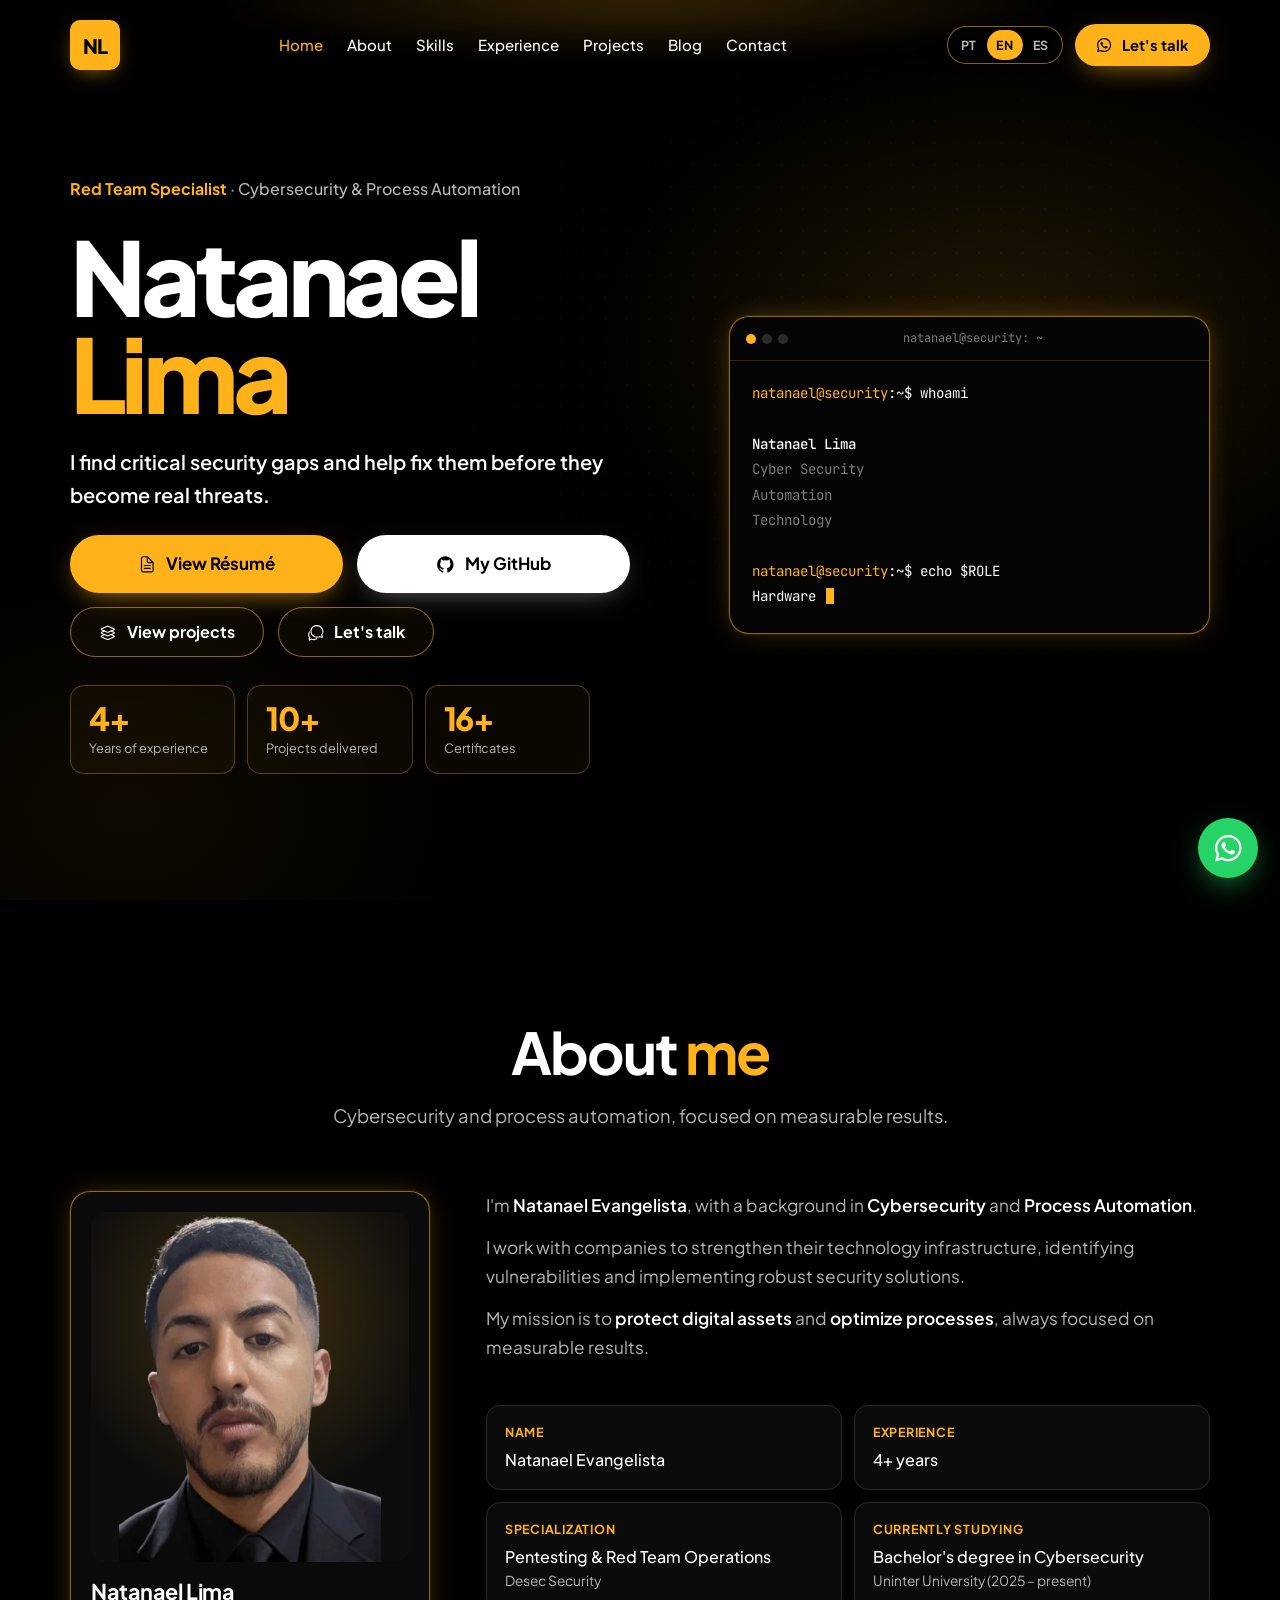
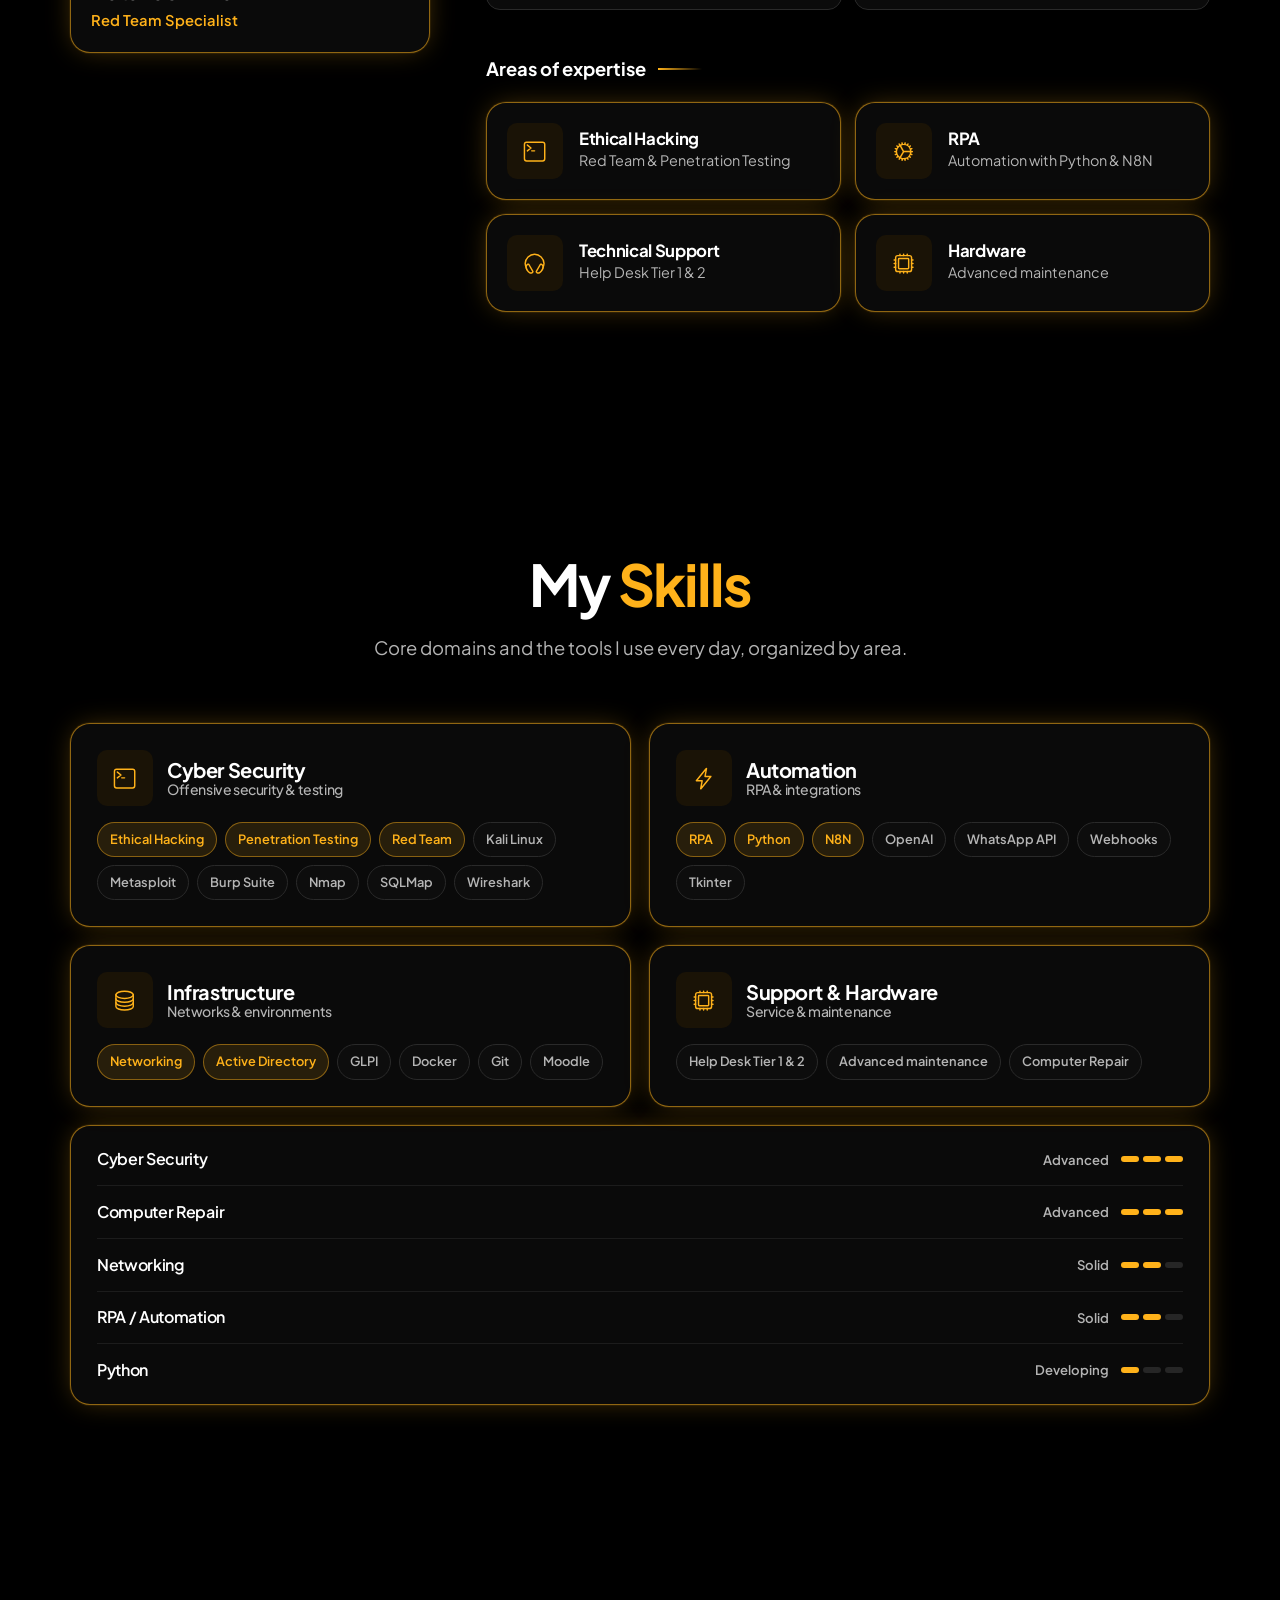
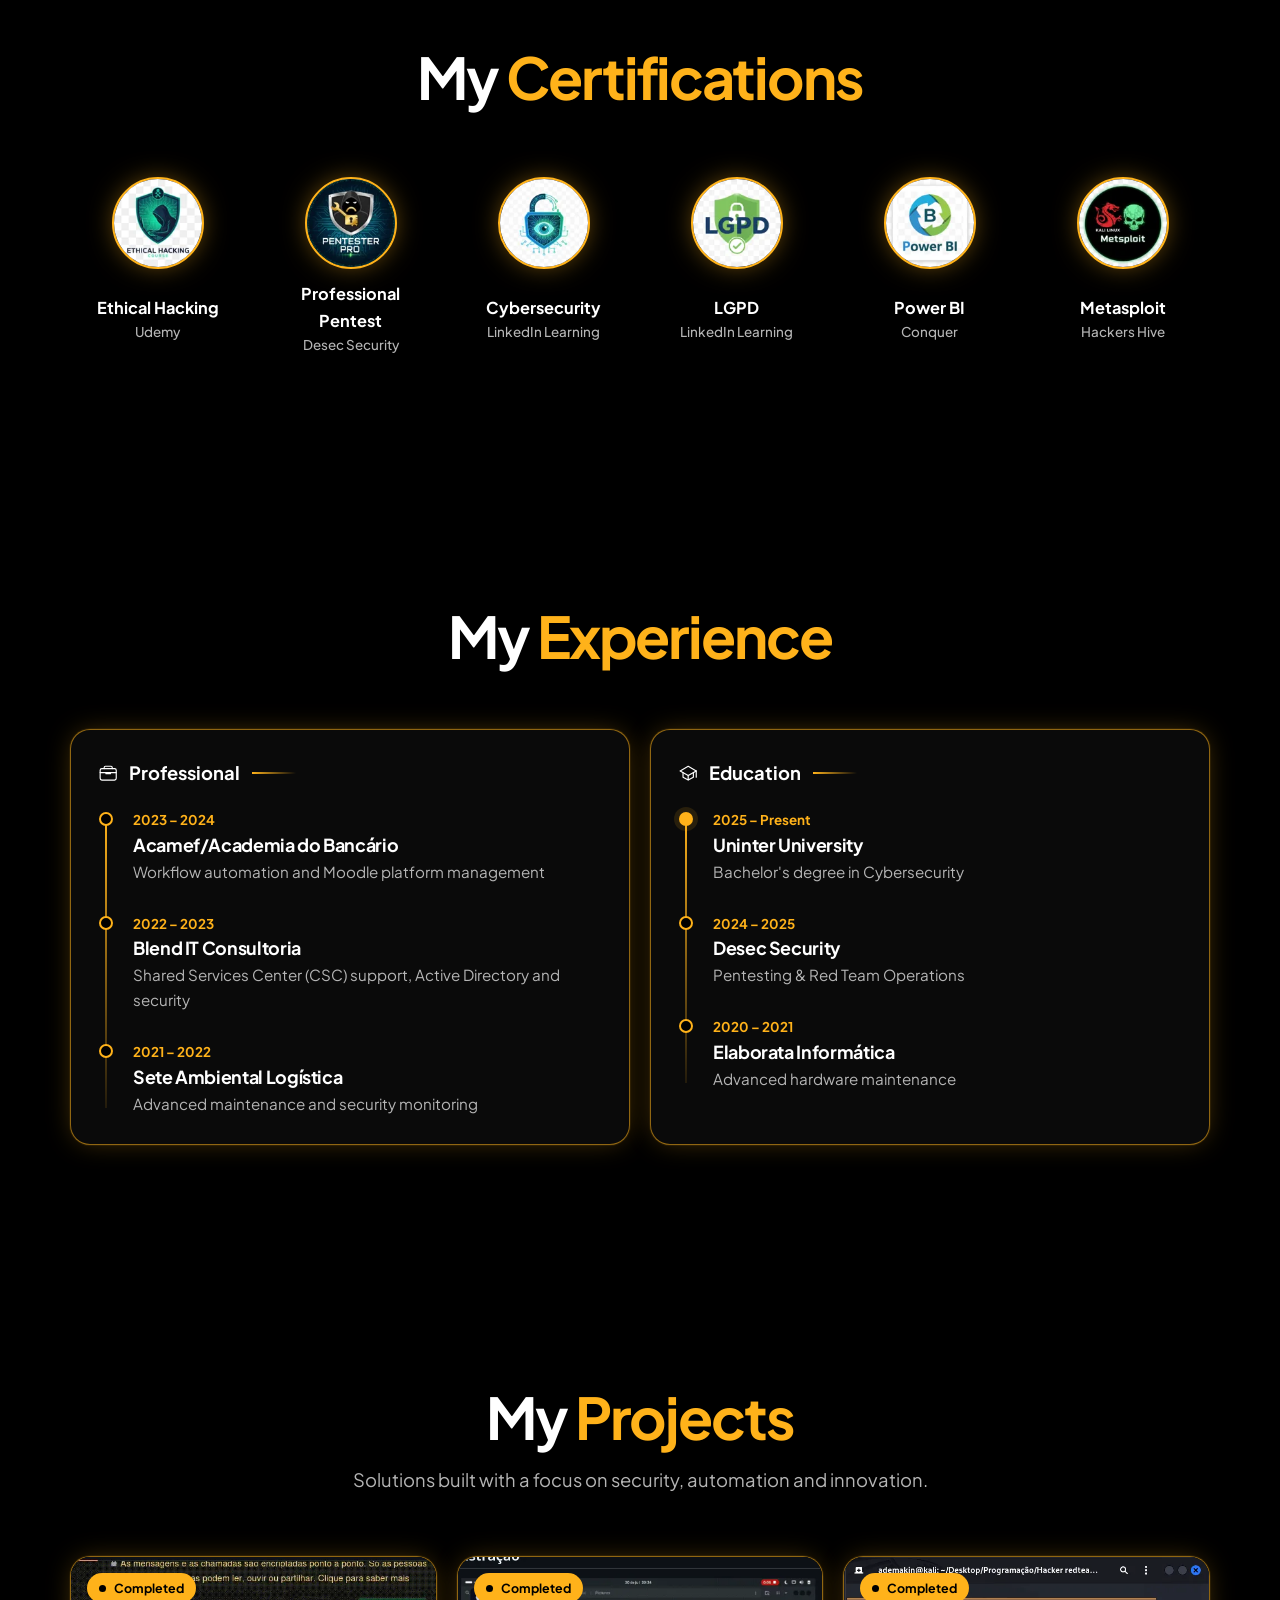
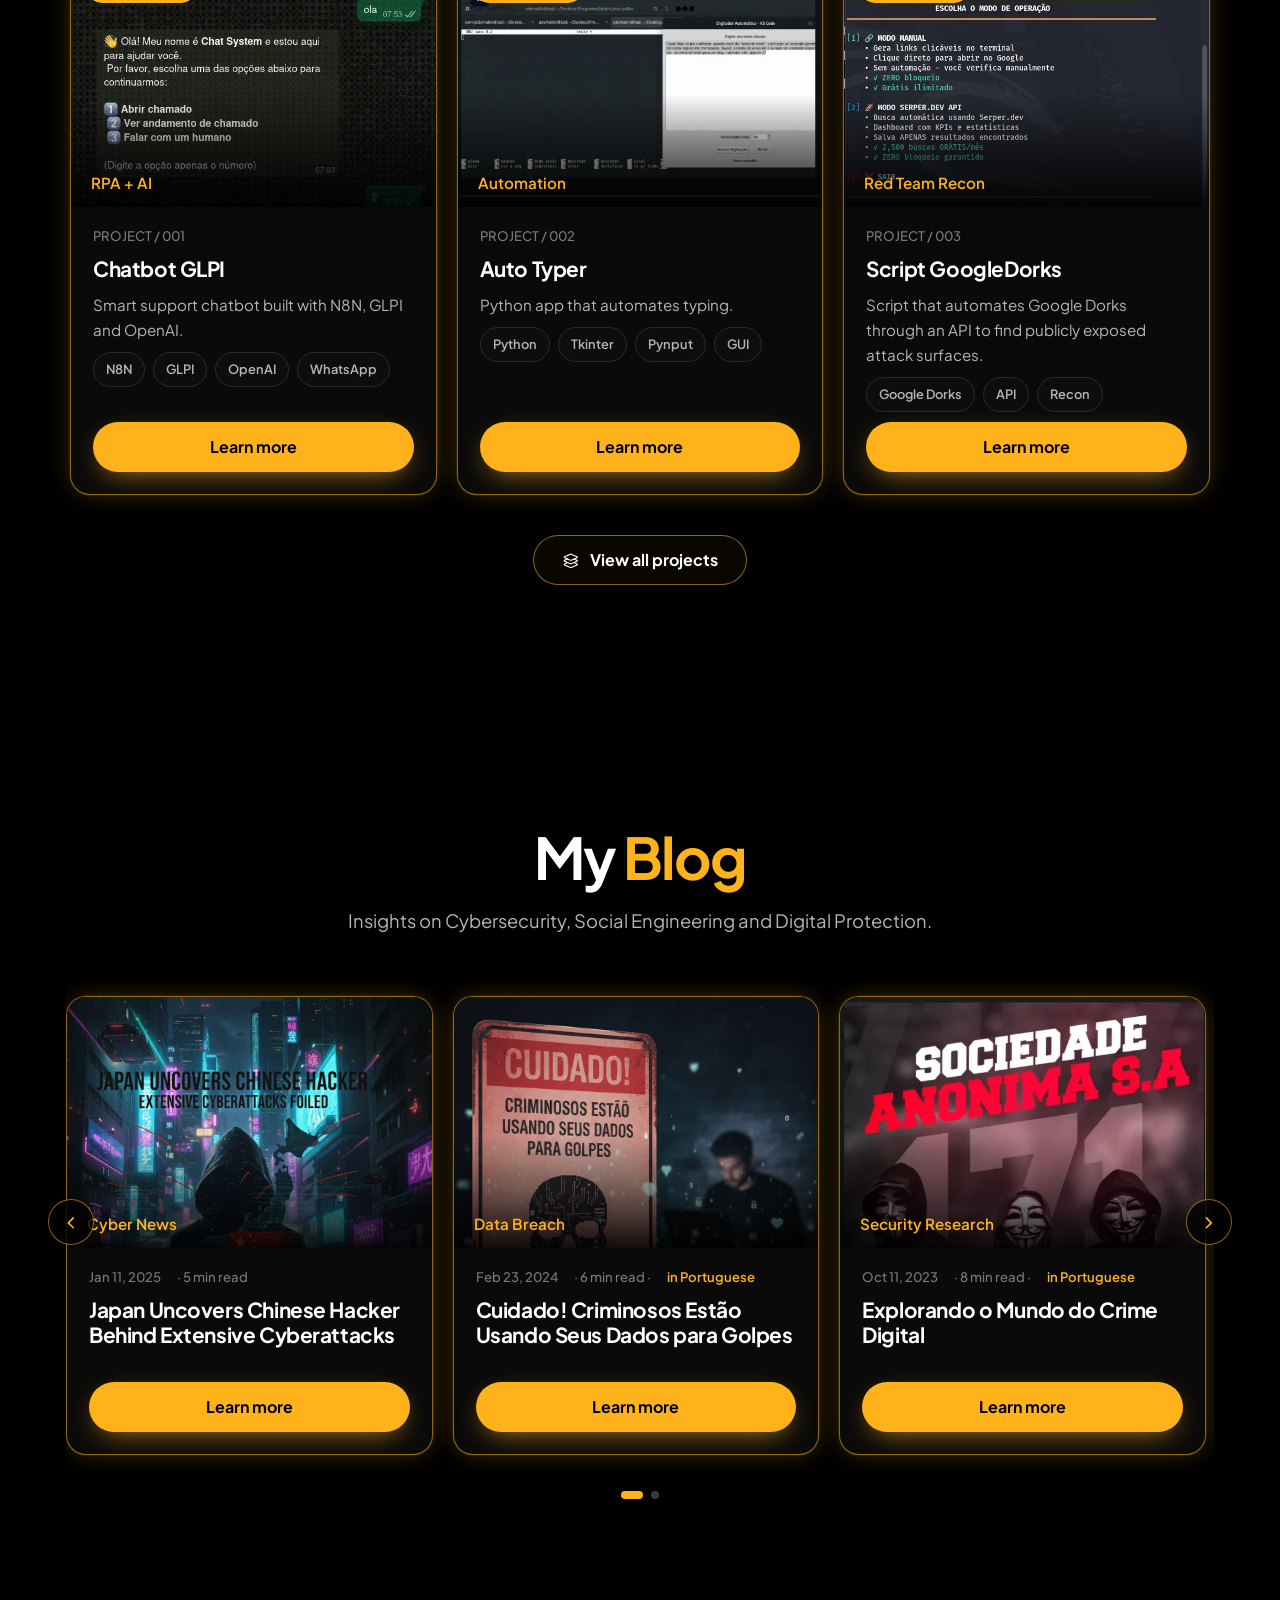
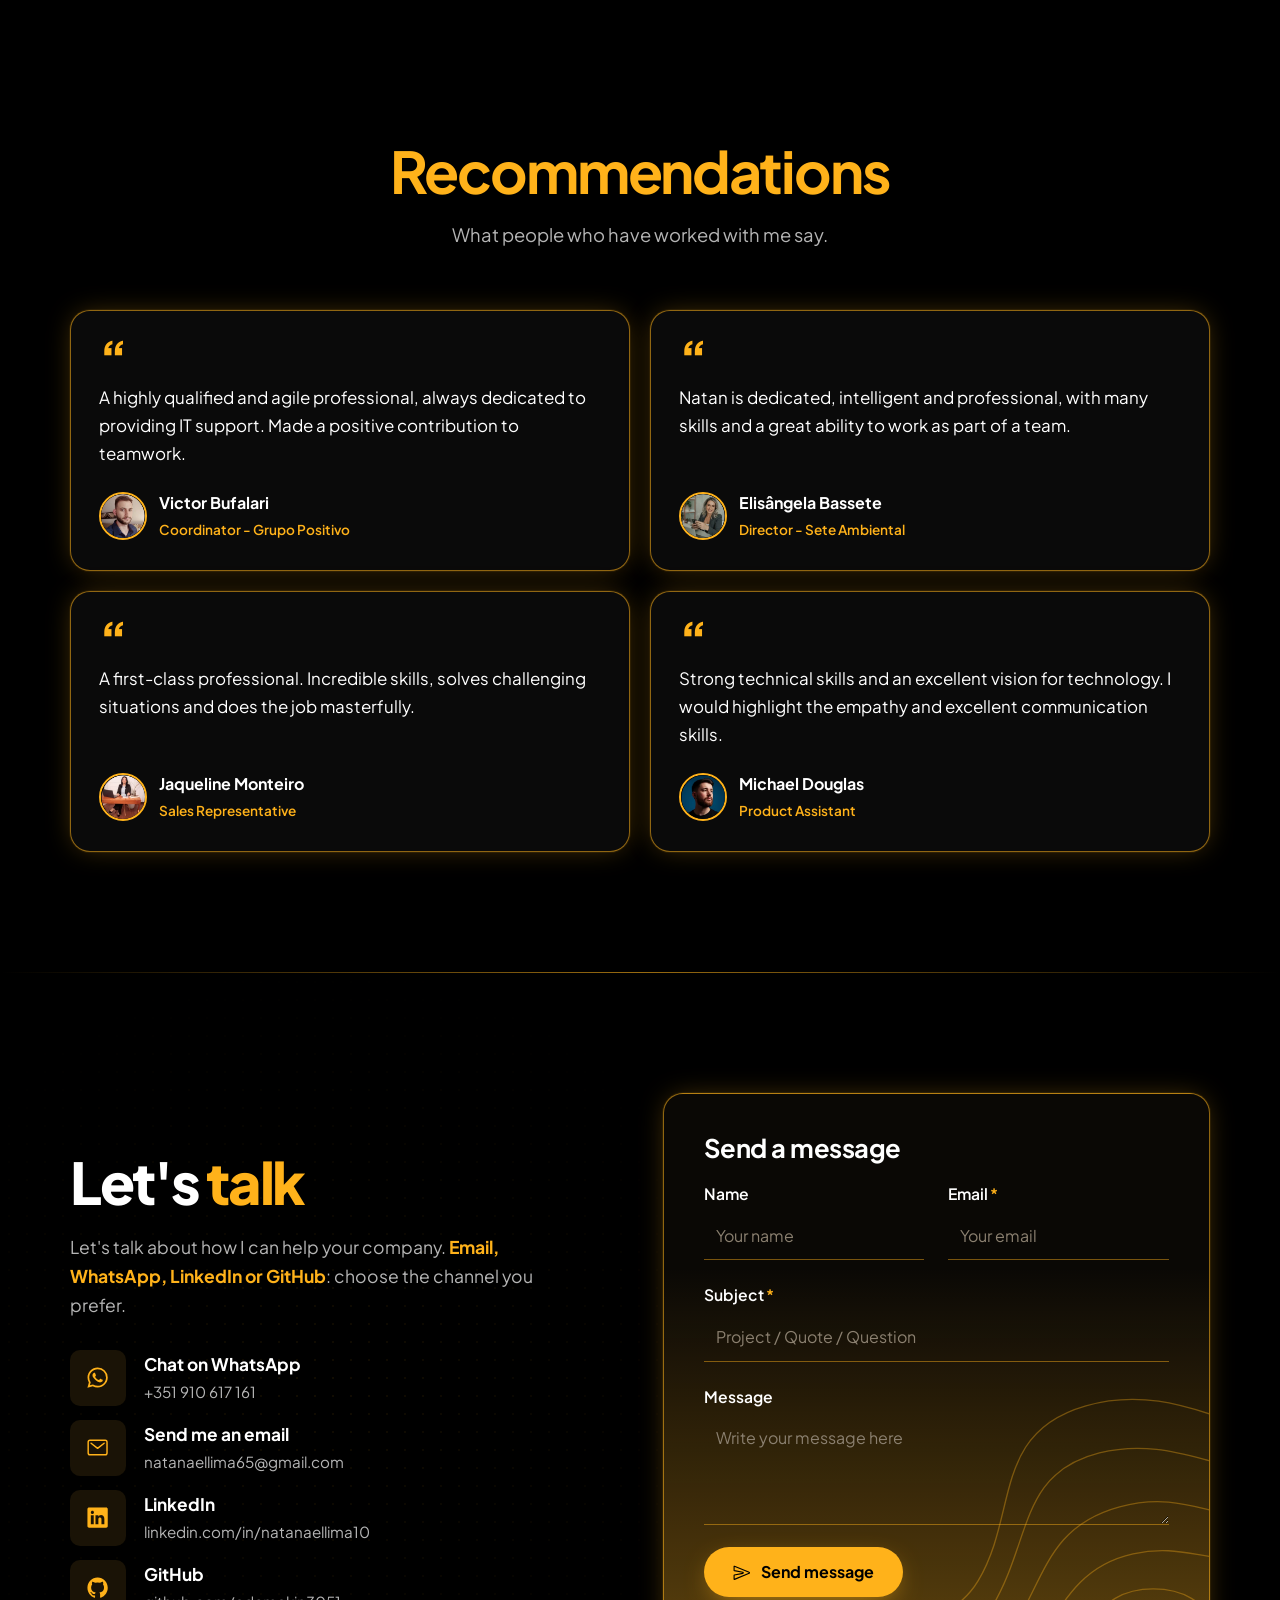
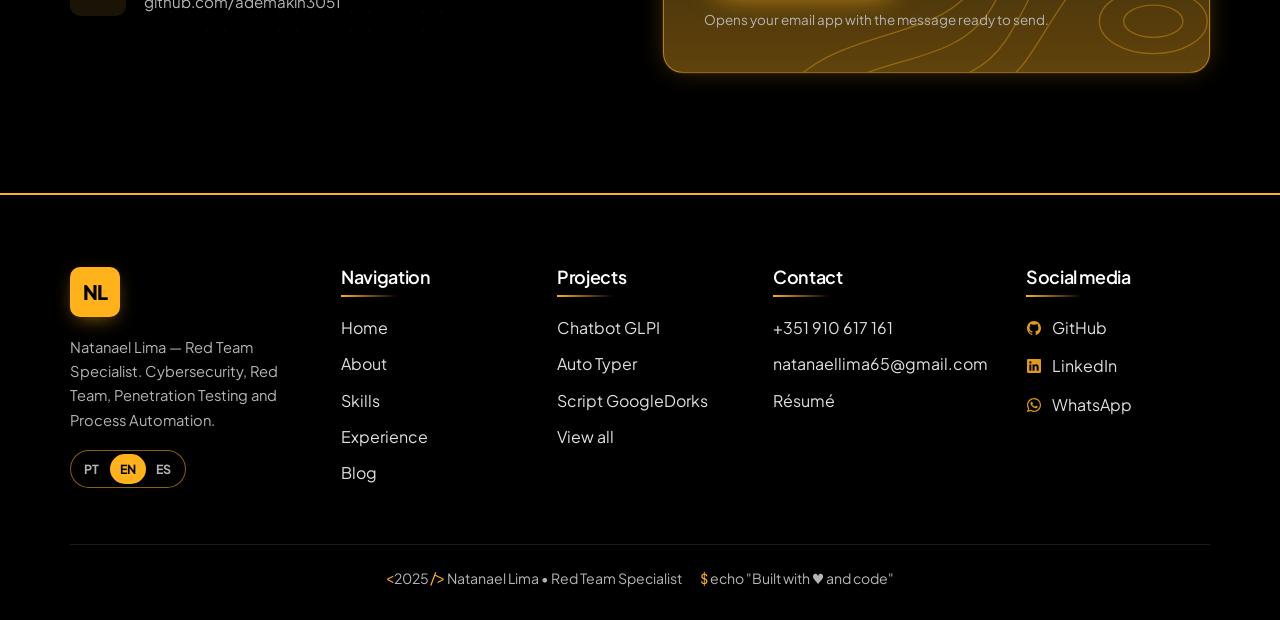
==== commit 7cd1349f: "Version CSS and JS links so browsers load the latest files Each page now links to style.css and main" ====
--- a/en/index.html
+++ b/en/index.html
@@ -27,7 +27,7 @@
   <link rel="preconnect" href="https://fonts.googleapis.com">
   <link rel="preconnect" href="https://fonts.gstatic.com" crossorigin>
   <link href="https://fonts.googleapis.com/css2?family=Plus+Jakarta+Sans:wght@400;500;600;700;800&family=JetBrains+Mono:wght@400;500&display=swap" rel="stylesheet">
-  <link rel="stylesheet" href="../css/style.css">
+  <link rel="stylesheet" href="../css/style.css?v=20c04139">
   <script>document.documentElement.classList.add('js')</script>
   <script type="application/ld+json">
   {"@context":"https://schema.org","@type":"Person","name":"Natanael Lima","jobTitle":"Red Team Specialist","url":"https://natanaellima.blog/","image":"https://natanaellima.blog/img/my-avatar.png","email":"mailto:natanaellima65@gmail.com","sameAs":["https://github.com/ademakin3051","https://www.linkedin.com/in/natanaellima10"],"knowsAbout":["Cybersecurity","Red Team","Penetration Testing","Ethical Hacking","RPA","Automação de Processos"]}
@@ -363,6 +363,6 @@
   </div>
 </footer>
 <a class="wa-float" href="https://wa.me/351910617161" target="_blank" rel="noopener noreferrer" aria-label="Chat on WhatsApp"><svg class="i" aria-hidden="true"><use href="#i-whatsapp"></use></svg></a>
-<script src="../js/main.js" defer></script>
+<script src="../js/main.js?v=274c4d6b" defer></script>
 </body>
 </html>
